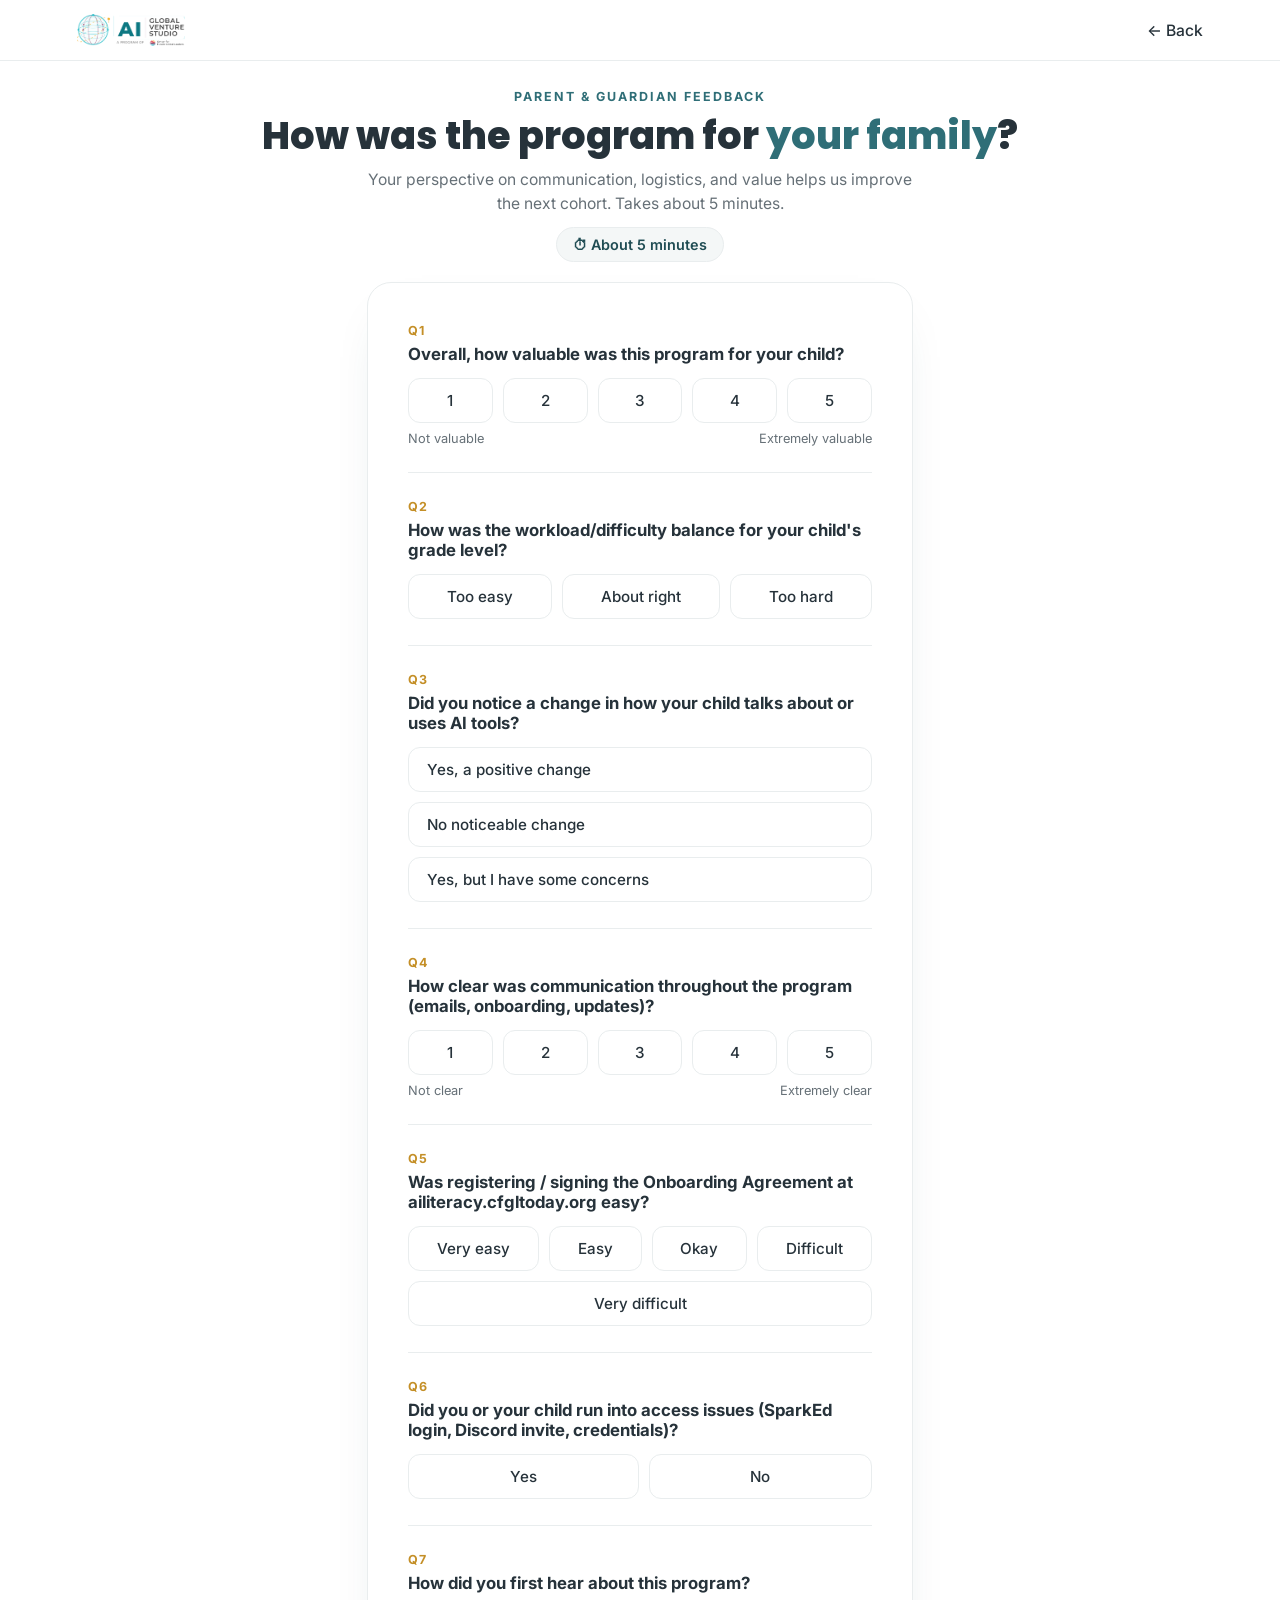
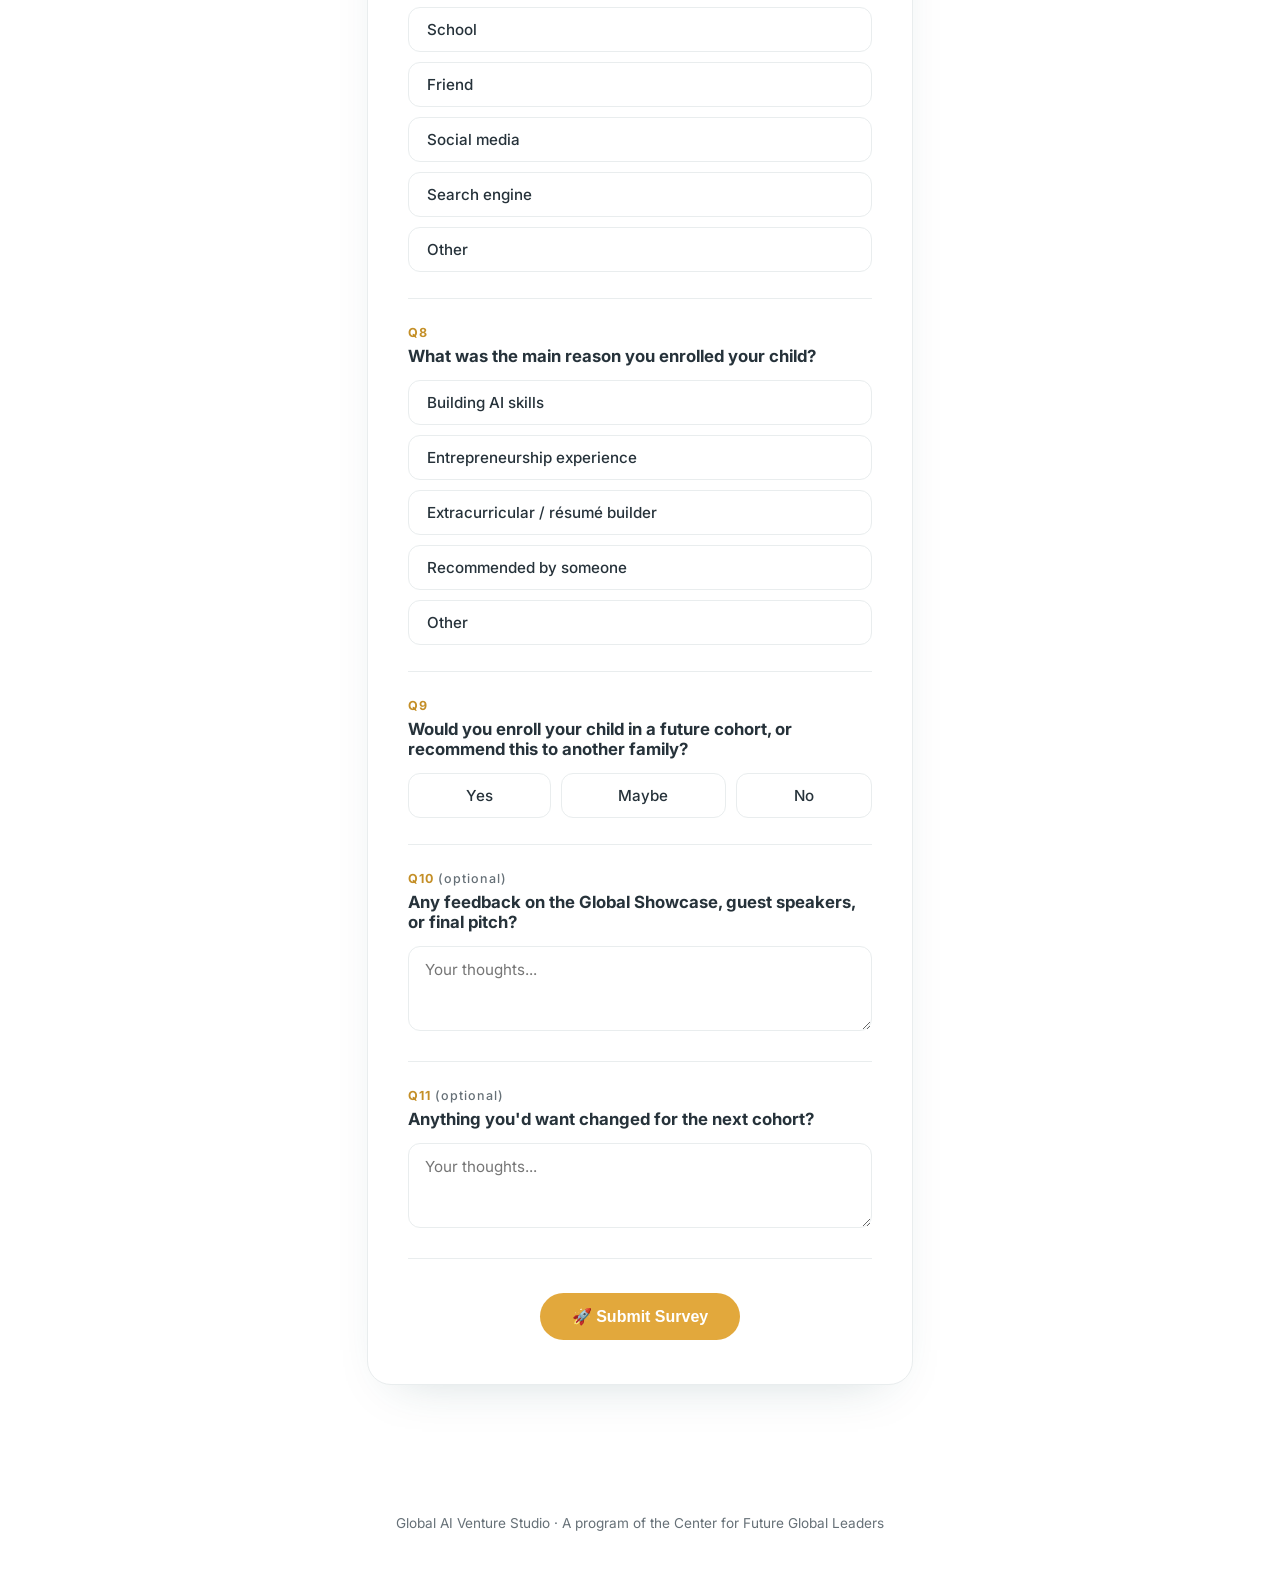
==== parent.html @ 3e3aec60 "Merge remote changes" ====
<!DOCTYPE html>
<html lang="en">
<head>
<meta charset="UTF-8">
<meta name="viewport" content="width=device-width, initial-scale=1.0">
<title>Parent Survey — GAIVS</title>
<link rel="preconnect" href="https://fonts.googleapis.com">
<link href="https://fonts.googleapis.com/css2?family=Poppins:wght@700;800&family=Inter:wght@400;500;600;700&display=swap" rel="stylesheet">
<link rel="stylesheet" href="style.css">
</head>
<body>

<header class="site-header">
  <div class="logo-mark"><img src="logo.png" alt="AI Global Venture Studio"></div>
  <nav><a href="index.html">← Back</a></nav>
</header>

<section class="hero">
  <div class="eyebrow">Parent & Guardian Feedback</div>
  <h1>How was the program for <span class="accent">your family</span>?</h1>
  <p class="sub">Your perspective on communication, logistics, and value helps us improve the next cohort. Takes about 5 minutes.</p>
  <div class="time-chip">⏱ About 5 minutes</div>
</section>

<div class="form-wrap">
  <div class="card">

    <form id="parentForm" novalidate>

      <div class="q-block">
        <span class="q-number">Q1</span>
        <p class="q-text">Overall, how valuable was this program for your child?</p>
        <div class="options scale-row">
          <label class="option"><input type="radio" name="overall_value" value="1" required><span>1</span></label>
          <label class="option"><input type="radio" name="overall_value" value="2"><span>2</span></label>
          <label class="option"><input type="radio" name="overall_value" value="3"><span>3</span></label>
          <label class="option"><input type="radio" name="overall_value" value="4"><span>4</span></label>
          <label class="option"><input type="radio" name="overall_value" value="5"><span>5</span></label>
        </div>
        <div class="scale-labels"><span>Not valuable</span><span>Extremely valuable</span></div>
      </div>

      <div class="q-block">
        <span class="q-number">Q2</span>
        <p class="q-text">How was the workload/difficulty balance for your child's grade level?</p>
        <div class="options">
          <label class="option"><input type="radio" name="workload_balance" value="Too easy" required><span>Too easy</span></label>
          <label class="option"><input type="radio" name="workload_balance" value="About right"><span>About right</span></label>
          <label class="option"><input type="radio" name="workload_balance" value="Too hard"><span>Too hard</span></label>
        </div>
      </div>

      <div class="q-block">
        <span class="q-number">Q3</span>
        <p class="q-text">Did you notice a change in how your child talks about or uses AI tools?</p>
        <div class="options stacked">
          <label class="option"><input type="radio" name="ai_use_change" value="Yes, a positive change" required><span>Yes, a positive change</span></label>
          <label class="option"><input type="radio" name="ai_use_change" value="No noticeable change"><span>No noticeable change</span></label>
          <label class="option"><input type="radio" name="ai_use_change" value="Yes, some concerns"><span>Yes, but I have some concerns</span></label>
        </div>
      </div>

      <div class="q-block">
        <span class="q-number">Q4</span>
        <p class="q-text">How clear was communication throughout the program (emails, onboarding, updates)?</p>
        <div class="options scale-row">
          <label class="option"><input type="radio" name="comm_clarity" value="1" required><span>1</span></label>
          <label class="option"><input type="radio" name="comm_clarity" value="2"><span>2</span></label>
          <label class="option"><input type="radio" name="comm_clarity" value="3"><span>3</span></label>
          <label class="option"><input type="radio" name="comm_clarity" value="4"><span>4</span></label>
          <label class="option"><input type="radio" name="comm_clarity" value="5"><span>5</span></label>
        </div>
        <div class="scale-labels"><span>Not clear</span><span>Extremely clear</span></div>
      </div>

      <div class="q-block">
        <span class="q-number">Q5</span>
        <p class="q-text">Was registering / signing the Onboarding Agreement at ailiteracy.cfgltoday.org easy?</p>
        <div class="options">
          <label class="option"><input type="radio" name="registration_ease" value="Very easy" required><span>Very easy</span></label>
          <label class="option"><input type="radio" name="registration_ease" value="Easy"><span>Easy</span></label>
          <label class="option"><input type="radio" name="registration_ease" value="Okay"><span>Okay</span></label>
          <label class="option"><input type="radio" name="registration_ease" value="Difficult"><span>Difficult</span></label>
          <label class="option"><input type="radio" name="registration_ease" value="Very difficult"><span>Very difficult</span></label>
        </div>
      </div>

      <div class="q-block">
        <span class="q-number">Q6</span>
        <p class="q-text">Did you or your child run into access issues (SparkEd login, Discord invite, credentials)?</p>
        <div class="options">
          <label class="option">
            <input type="radio" name="access_issues" value="Yes" required data-followup-trigger="access_issues_detail" data-followup-value="Yes"><span>Yes</span>
          </label>
          <label class="option">
            <input type="radio" name="access_issues" value="No" data-followup-trigger="access_issues_detail" data-followup-value="Yes"><span>No</span>
          </label>
        </div>
        <textarea id="access_issues_detail" class="followup" name="access_issues_detail" rows="2" placeholder="What happened?"></textarea>
      </div>

      <div class="q-block">
        <span class="q-number">Q7</span>
        <p class="q-text">How did you first hear about this program?</p>
        <div class="options stacked">
          <label class="option"><input type="radio" name="heard_about" value="School" required><span>School</span></label>
          <label class="option"><input type="radio" name="heard_about" value="Friend"><span>Friend</span></label>
          <label class="option"><input type="radio" name="heard_about" value="Social media"><span>Social media</span></label>
          <label class="option"><input type="radio" name="heard_about" value="Search"><span>Search engine</span></label>
          <label class="option">
            <input type="radio" name="heard_about" value="Other" data-followup-trigger="heard_about_other" data-followup-value="Other"><span>Other</span>
          </label>
        </div>
        <input type="text" id="heard_about_other" class="followup" name="heard_about_other" placeholder="Tell us where">
      </div>

      <div class="q-block">
        <span class="q-number">Q8</span>
        <p class="q-text">What was the main reason you enrolled your child?</p>
        <div class="options stacked">
          <label class="option"><input type="radio" name="enroll_reason" value="AI skills" required><span>Building AI skills</span></label>
          <label class="option"><input type="radio" name="enroll_reason" value="Entrepreneurship"><span>Entrepreneurship experience</span></label>
          <label class="option"><input type="radio" name="enroll_reason" value="Extracurricular"><span>Extracurricular / résumé builder</span></label>
          <label class="option"><input type="radio" name="enroll_reason" value="Recommended"><span>Recommended by someone</span></label>
          <label class="option">
            <input type="radio" name="enroll_reason" value="Other" data-followup-trigger="enroll_reason_other" data-followup-value="Other"><span>Other</span>
          </label>
        </div>
        <input type="text" id="enroll_reason_other" class="followup" name="enroll_reason_other" placeholder="Tell us more">
      </div>

      <div class="q-block">
        <span class="q-number">Q9</span>
        <p class="q-text">Would you enroll your child in a future cohort, or recommend this to another family?</p>
        <div class="options">
          <label class="option"><input type="radio" name="would_recommend" value="Yes" required><span>Yes</span></label>
          <label class="option"><input type="radio" name="would_recommend" value="Maybe"><span>Maybe</span></label>
          <label class="option"><input type="radio" name="would_recommend" value="No"><span>No</span></label>
        </div>
      </div>

      <div class="q-block">
        <span class="q-number">Q10 <span style="color:var(--gray); font-weight:500;">(optional)</span></span>
        <p class="q-text">Any feedback on the Global Showcase, guest speakers, or final pitch?</p>
        <textarea name="showcase_feedback" rows="3" placeholder="Your thoughts..."></textarea>
      </div>

      <div class="q-block">
        <span class="q-number">Q11 <span style="color:var(--gray); font-weight:500;">(optional)</span></span>
        <p class="q-text">Anything you'd want changed for the next cohort?</p>
        <textarea name="change_next_time" rows="3" placeholder="Your thoughts..."></textarea>
      </div>

      <p class="error-note"></p>

      <div class="submit-row">
        <button type="submit" class="pill-btn">🚀 Submit Survey</button>
      </div>
    </form>

    <div id="thankyou" class="thankyou">
      <div class="check">✓</div>
      <h2>Thank you!</h2>
      <p>We appreciate you taking the time — this directly shapes the next cohort.</p>
    </div>

  </div>
</div>

<footer class="site-footer">
  Global AI Venture Studio · A program of the Center for Future Global Leaders
</footer>

<script src="survey.js"></script>
<script>initSurveyForm('parentForm', 'parent');</script>
</body>
</html>
---- style.css ----
:root {
  --teal: #2f6e77;
  --teal-dark: #1f4c53;
  --gold: #e2a83c;
  --gold-dark: #c48f27;
  --ink: #26323a;
  --gray: #667077;
  --line: #e9edee;
  --card: #ffffff;
  --wave: #e9e3f6;
  --radius: 16px;
}

* { box-sizing: border-box; }

html, body {
  margin: 0;
  padding: 0;
  background: #ffffff;
  color: var(--ink);
  font-family: 'Inter', -apple-system, BlinkMacSystemFont, 'Segoe UI', sans-serif;
  -webkit-font-smoothing: antialiased;
}

h1, h2, h3, .brand-word {
  font-family: 'Poppins', 'Inter', sans-serif;
}

a { color: inherit; }

/* ---------- Header ---------- */
.site-header {
  display: flex;
  align-items: center;
  justify-content: space-between;
  padding: 14px 6vw;
  border-bottom: 1px solid var(--line);
}

.site-header nav {
  display: flex;
  align-items: center;
  gap: 32px;
}

.site-header nav a {
  text-decoration: none;
  color: var(--ink);
  font-weight: 500;
  font-size: 0.98rem;
}

.pill-btn {
  display: inline-flex;
  align-items: center;
  gap: 8px;
  background: var(--gold);
  color: #ffffff;
  border: none;
  padding: 11px 22px;
  border-radius: 999px;
  font-weight: 600;
  font-size: 0.95rem;
  text-decoration: none;
  cursor: pointer;
  transition: background 0.15s ease, transform 0.15s ease;
}

.pill-btn:hover { background: var(--gold-dark); transform: translateY(-1px); }

.logo-mark {
  display: flex;
  align-items: center;
  gap: 10px;
  font-weight: 700;
  font-size: 1.05rem;
  letter-spacing: 0.2px;
}

.logo-mark img {
  height: 32px;
  width: auto;
  display: block;
}

.logo-mark .globe {
  width: 30px;
  height: 30px;
  border-radius: 50%;
  border: 2px solid var(--teal);
  position: relative;
  flex-shrink: 0;
}
.logo-mark .globe::before {
  content: "";
  position: absolute;
  inset: 3px;
  border-radius: 50%;
  border: 1px solid var(--teal);
  opacity: 0.5;
}

/* ---------- Hero ---------- */
.hero {
  position: relative;
  text-align: center;
  padding: 28px 6vw 20px;
  overflow: hidden;
}

.hero-decor {
  position: absolute;
  inset: 0;
  pointer-events: none;
  z-index: 0;
}

.hero > * { position: relative; z-index: 1; }

.eyebrow {
  letter-spacing: 2px;
  text-transform: uppercase;
  font-size: 0.78rem;
  font-weight: 700;
  color: var(--teal);
  margin-bottom: 10px;
}

.hero h1 {
  font-size: clamp(1.6rem, 3.4vw, 2.4rem);
  font-weight: 800;
  line-height: 1.15;
  margin: 0 0 10px;
  color: var(--ink);
}

.hero h1 .accent { color: var(--teal); }

.hero p.sub {
  max-width: 560px;
  margin: 0 auto;
  color: var(--gray);
  font-size: 0.98rem;
  line-height: 1.5;
}

.time-chip {
  display: inline-flex;
  align-items: center;
  gap: 8px;
  margin-top: 12px;
  background: #f4f7f7;
  border: 1px solid var(--line);
  color: var(--teal-dark);
  font-weight: 600;
  font-size: 0.9rem;
  padding: 8px 16px;
  border-radius: 999px;
}

/* ---------- Form ---------- */
.form-wrap {
  max-width: 700px;
  margin: 0 auto 100px;
  padding: 0 6vw;
}

.card {
  background: var(--card);
  border: 1px solid var(--line);
  border-radius: 24px;
  padding: 40px 40px 44px;
  box-shadow: 0 20px 50px -30px rgba(31, 76, 83, 0.25);
}

.q-block {
  padding: 26px 0;
  border-bottom: 1px solid var(--line);
}
.q-block:first-child { padding-top: 0; }
.q-block:last-of-type { border-bottom: none; }

.q-number {
  font-size: 0.78rem;
  font-weight: 700;
  color: var(--gold-dark);
  letter-spacing: 1px;
  margin-bottom: 6px;
  display: block;
}

.q-text {
  font-weight: 700;
  font-size: 1.05rem;
  margin: 0 0 4px;
  color: var(--ink);
}

.q-help {
  font-size: 0.88rem;
  color: var(--gray);
  margin: 0 0 16px;
}

.options {
  display: flex;
  flex-wrap: wrap;
  gap: 10px;
  margin-top: 14px;
}

.option {
  position: relative;
  border: 1.5px solid var(--line);
  border-radius: 12px;
  padding: 12px 18px;
  font-size: 0.95rem;
  font-weight: 500;
  cursor: pointer;
  transition: all 0.15s ease;
  background: #fff;
  flex: 1 1 auto;
  text-align: center;
  min-width: 44px;
}

.options.stacked .option { flex: 1 1 100%; text-align: left; }

.option input {
  position: absolute;
  opacity: 0;
  pointer-events: none;
}

.option:hover { border-color: var(--gold); }

.option.selected {
  border-color: var(--teal);
  background: #eef5f5;
  color: var(--teal-dark);
  font-weight: 700;
}

.scale-row {
  display: flex;
  gap: 10px;
}
.scale-row .option { flex: 1 1 0; padding: 12px 0; }

.scale-labels {
  display: flex;
  justify-content: space-between;
  font-size: 0.8rem;
  color: var(--gray);
  margin-top: 8px;
}

textarea, input[type="text"] {
  width: 100%;
  border: 1.5px solid var(--line);
  border-radius: 12px;
  padding: 13px 16px;
  font-family: inherit;
  font-size: 0.95rem;
  color: var(--ink);
  resize: vertical;
  margin-top: 10px;
}

textarea:focus, input[type="text"]:focus, .option:focus-within {
  outline: none;
  border-color: var(--teal);
  box-shadow: 0 0 0 3px rgba(47, 110, 119, 0.15);
}

.followup { display: none; margin-top: 4px; }
.followup.show { display: block; }

.submit-row {
  margin-top: 34px;
  display: flex;
  justify-content: center;
}

.submit-row .pill-btn {
  padding: 14px 32px;
  font-size: 1rem;
}

.submit-row .pill-btn:disabled {
  opacity: 0.6;
  cursor: not-allowed;
  transform: none;
}

.error-note {
  color: #b3441f;
  font-size: 0.85rem;
  margin-top: 10px;
  display: none;
}
.error-note.show { display: block; }

/* ---------- Thank you state ---------- */
.thankyou {
  display: none;
  text-align: center;
  padding: 60px 30px;
}
.thankyou.show { display: block; }
.thankyou .check {
  width: 64px;
  height: 64px;
  border-radius: 50%;
  background: var(--teal);
  color: #fff;
  display: flex;
  align-items: center;
  justify-content: center;
  margin: 0 auto 20px;
  font-size: 1.8rem;
}
.thankyou h2 { margin: 0 0 10px; font-size: 1.5rem; }
.thankyou p { color: var(--gray); }

footer.site-footer {
  text-align: center;
  color: var(--gray);
  font-size: 0.85rem;
  padding: 30px 6vw 60px;
}

/* ---------- Landing (index) ---------- */
.landing-cards {
  display: flex;
  gap: 18px;
  justify-content: center;
  flex-wrap: wrap;
  max-width: 720px;
  margin: 0 auto;
}
.landing-card {
  background: #fff;
  border: 1.5px solid var(--line);
  border-radius: 18px;
  padding: 22px 22px;
  width: 100%;
  max-width: 290px;
  flex: 1 1 260px;
  text-align: left;
  text-decoration: none;
  color: var(--ink);
  transition: all 0.15s ease;
}
.landing-card:hover {
  border-color: var(--teal);
  transform: translateY(-3px);
  box-shadow: 0 20px 40px -28px rgba(31, 76, 83, 0.35);
}
.landing-card .tag {
  display: inline-block;
  background: #f4f7f7;
  color: var(--teal-dark);
  font-weight: 700;
  font-size: 0.72rem;
  letter-spacing: 1px;
  text-transform: uppercase;
  padding: 4px 11px;
  border-radius: 999px;
  margin-bottom: 10px;
}
.landing-card h3 { margin: 0 0 6px; font-size: 1.1rem; }
.landing-card p { margin: 0 0 12px; color: var(--gray); font-size: 0.86rem; line-height: 1.45;}
.landing-card .go { color: var(--gold-dark); font-weight: 700; font-size: 0.86rem; }

@media (max-width: 640px) {
  .site-header {
    padding: 12px 5vw;
    flex-wrap: wrap;
    row-gap: 6px;
  }
  .site-header nav { gap: 16px; }
  .site-header nav a { font-size: 0.85rem; }
  .logo-mark img { height: 26px; }
  .hero { padding: 20px 5vw 16px; }
  .hero p.sub { font-size: 0.92rem; }
  .form-wrap { padding: 0 5vw; }
  .card { padding: 24px 18px; }
  .q-text { font-size: 0.98rem; }
  .scale-row { flex-wrap: wrap; }
  .scale-row .option { flex: 1 1 30%; }
  .options .option { font-size: 0.9rem; padding: 11px 14px; }
  .landing-cards { gap: 14px; }
  .submit-row .pill-btn { width: 100%; justify-content: center; }
}

@media (max-width: 400px) {
  .hero h1 { font-size: 1.5rem; }
  .site-header nav { gap: 12px; }
}
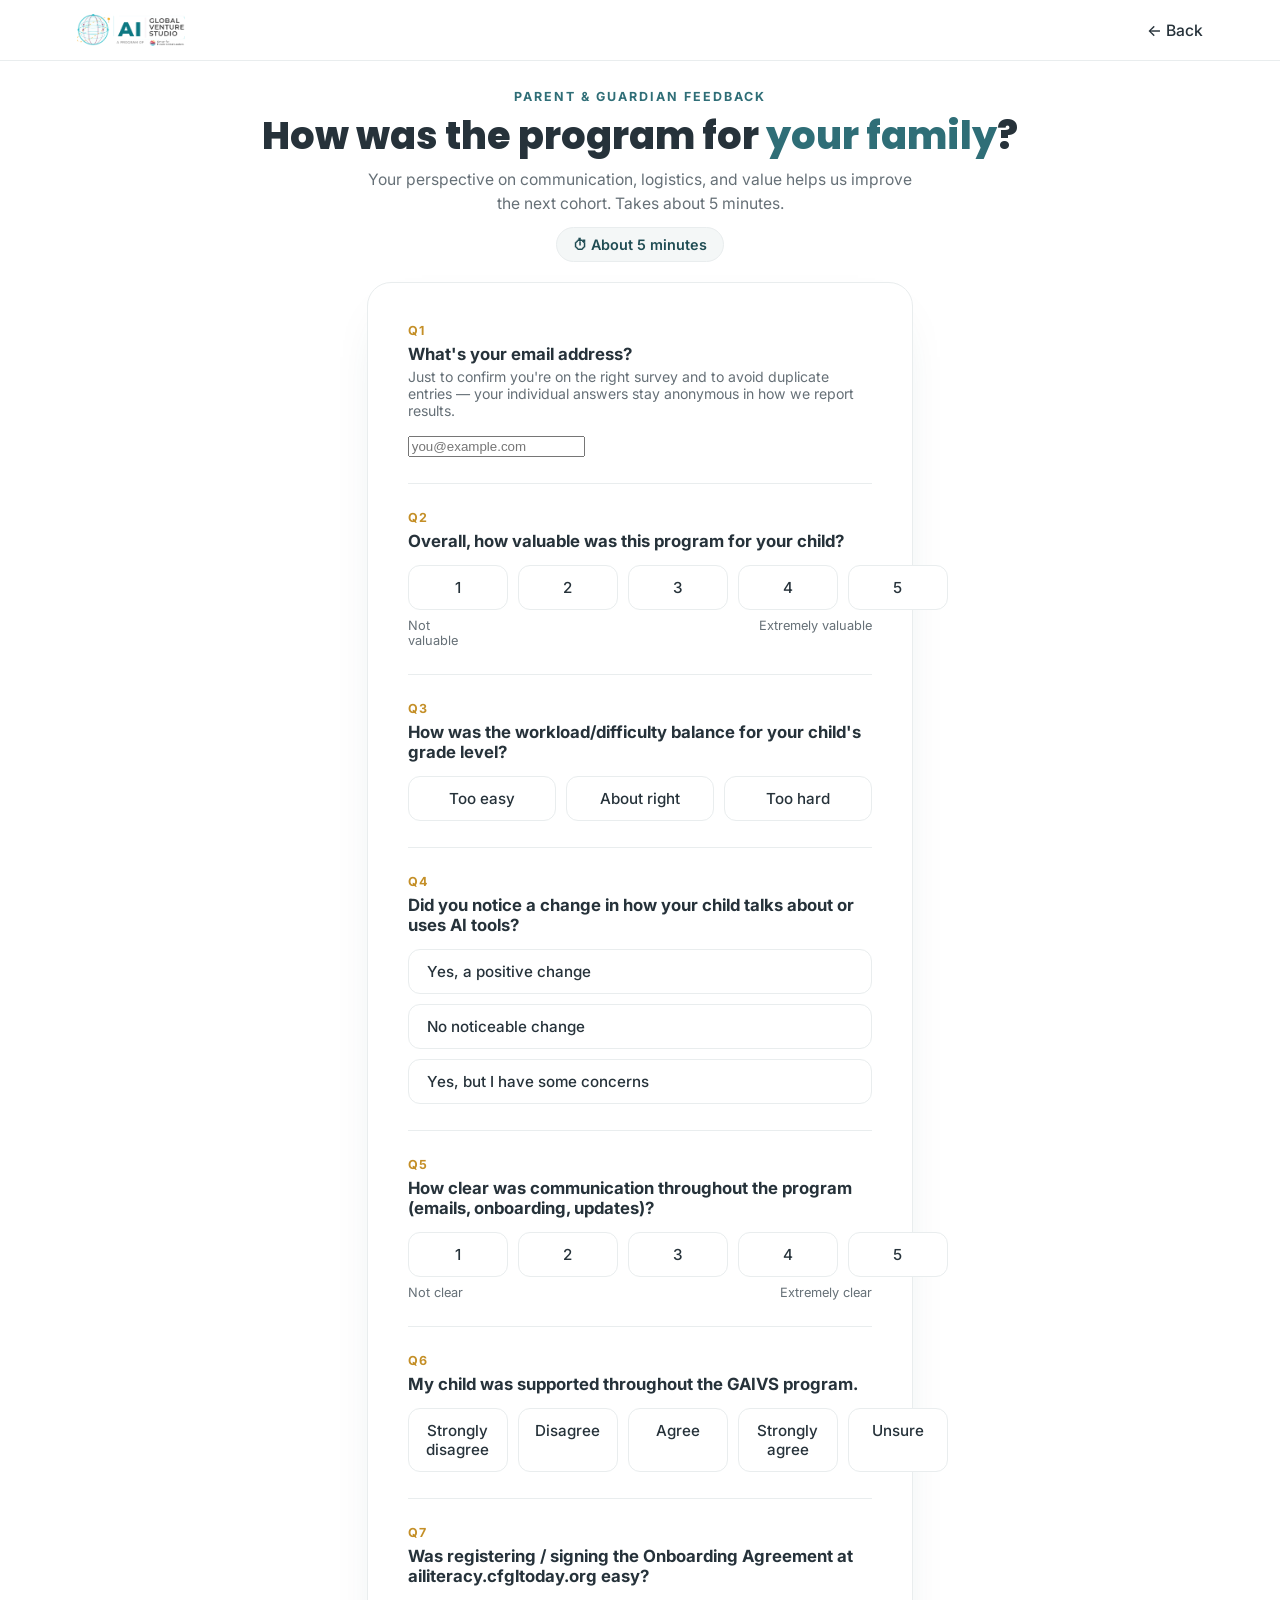
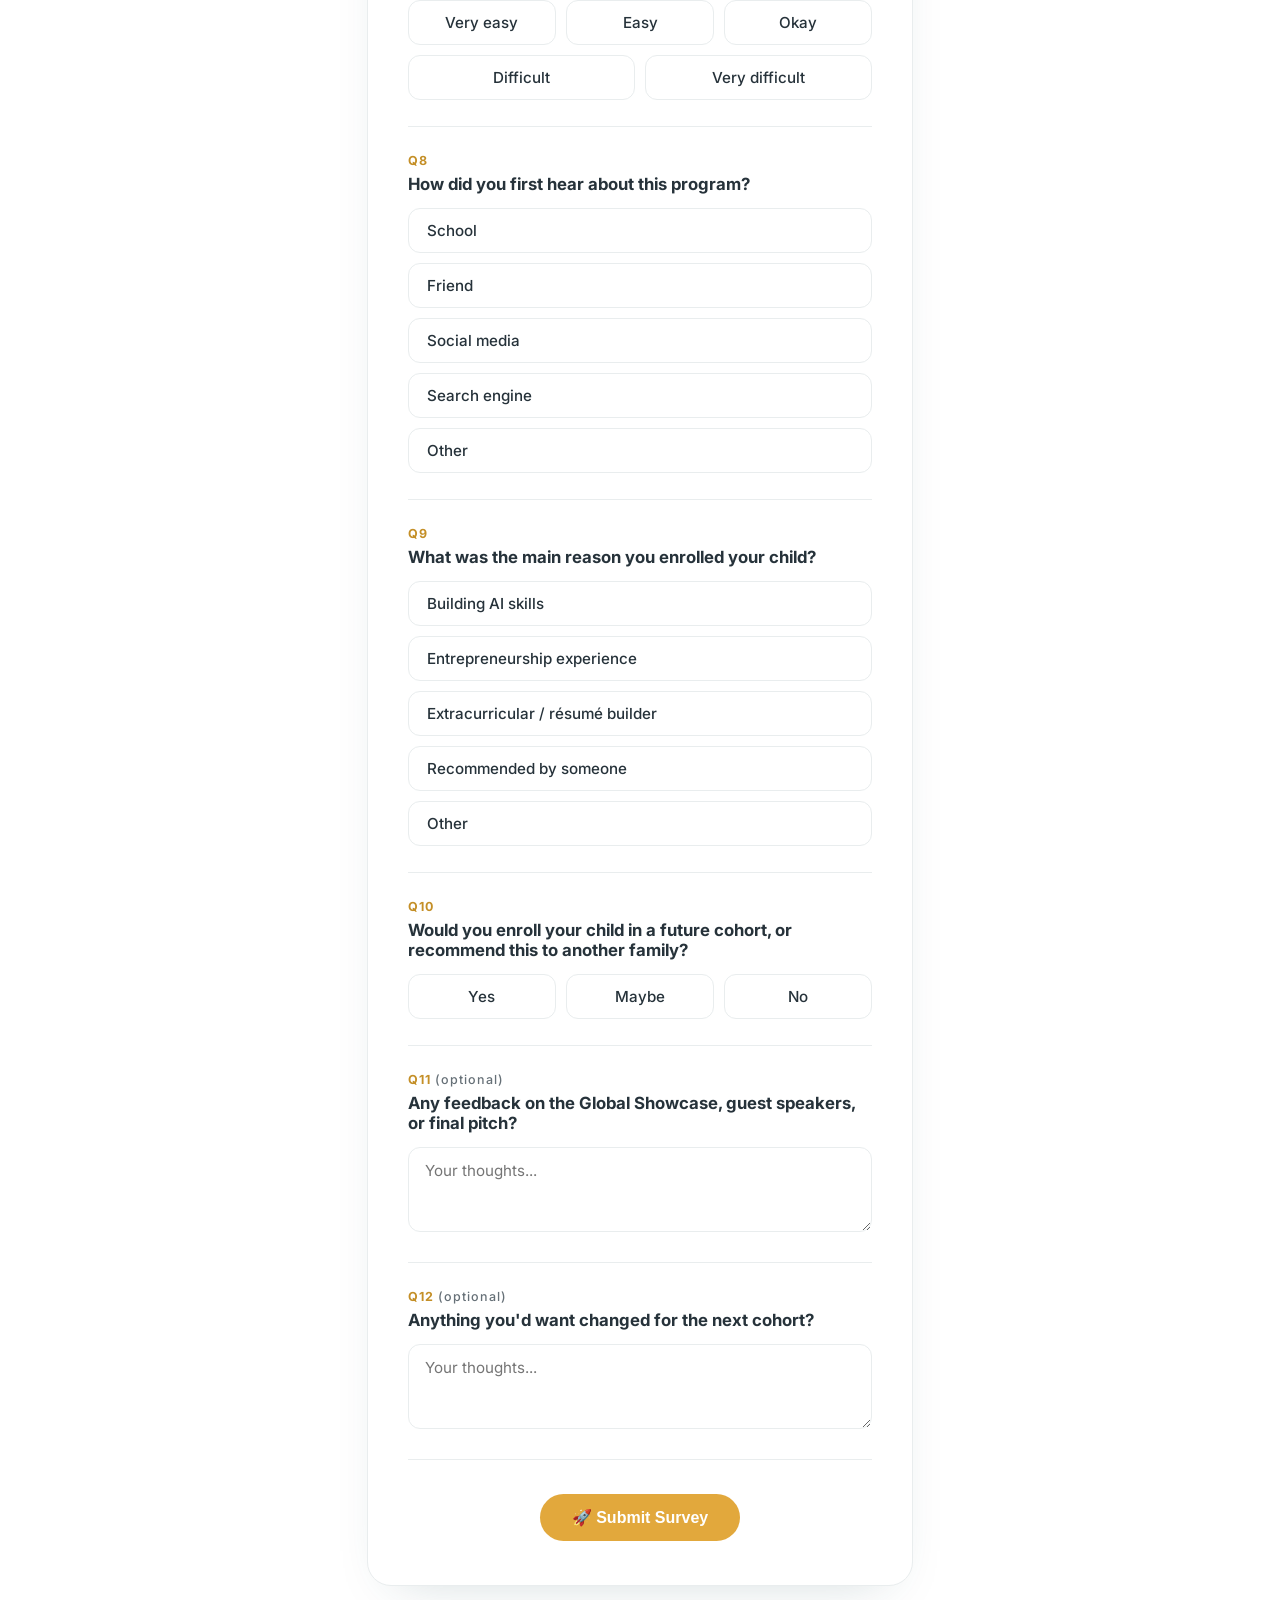
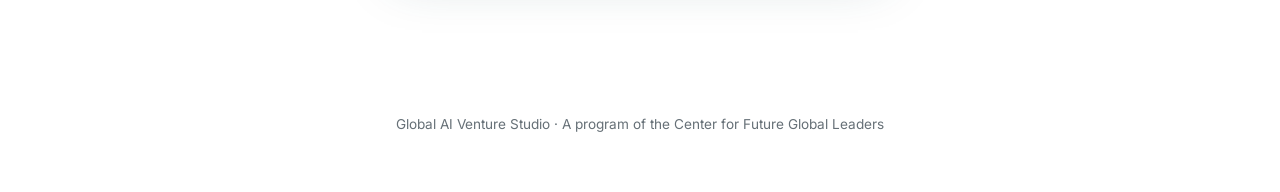
==== commit 0017265f: "Add email identifier + duplicate check, new Likert questions, fix scale alignment, remove parent acc" ====
--- a/parent.html
+++ b/parent.html
@@ -6,6 +6,7 @@
 <title>Parent Survey — GAIVS</title>
 <link rel="preconnect" href="https://fonts.googleapis.com">
 <link href="https://fonts.googleapis.com/css2?family=Poppins:wght@700;800&family=Inter:wght@400;500;600;700&display=swap" rel="stylesheet">
+<link rel="icon" type="image/png" href="favicon.png">
 <link rel="stylesheet" href="style.css">
 </head>
 <body>
@@ -29,6 +30,13 @@
 
       <div class="q-block">
         <span class="q-number">Q1</span>
+        <p class="q-text">What's your email address?</p>
+        <p class="q-help">Just to confirm you're on the right survey and to avoid duplicate entries — your individual answers stay anonymous in how we report results.</p>
+        <input type="email" name="email" placeholder="you@example.com" required>
+      </div>
+
+      <div class="q-block">
+        <span class="q-number">Q2</span>
         <p class="q-text">Overall, how valuable was this program for your child?</p>
         <div class="options scale-row">
           <label class="option"><input type="radio" name="overall_value" value="1" required><span>1</span></label>
@@ -41,9 +49,9 @@
       </div>
 
       <div class="q-block">
-        <span class="q-number">Q2</span>
+        <span class="q-number">Q3</span>
         <p class="q-text">How was the workload/difficulty balance for your child's grade level?</p>
-        <div class="options">
+        <div class="options scale-row" style="--cols:3;">
           <label class="option"><input type="radio" name="workload_balance" value="Too easy" required><span>Too easy</span></label>
           <label class="option"><input type="radio" name="workload_balance" value="About right"><span>About right</span></label>
           <label class="option"><input type="radio" name="workload_balance" value="Too hard"><span>Too hard</span></label>
@@ -51,7 +59,7 @@
       </div>
 
       <div class="q-block">
-        <span class="q-number">Q3</span>
+        <span class="q-number">Q4</span>
         <p class="q-text">Did you notice a change in how your child talks about or uses AI tools?</p>
         <div class="options stacked">
           <label class="option"><input type="radio" name="ai_use_change" value="Yes, a positive change" required><span>Yes, a positive change</span></label>
@@ -61,7 +69,7 @@
       </div>
 
       <div class="q-block">
-        <span class="q-number">Q4</span>
+        <span class="q-number">Q5</span>
         <p class="q-text">How clear was communication throughout the program (emails, onboarding, updates)?</p>
         <div class="options scale-row">
           <label class="option"><input type="radio" name="comm_clarity" value="1" required><span>1</span></label>
@@ -74,7 +82,19 @@
       </div>
 
       <div class="q-block">
-        <span class="q-number">Q5</span>
+        <span class="q-number">Q6</span>
+        <p class="q-text">My child was supported throughout the GAIVS program.</p>
+        <div class="options scale-row likert-row">
+          <label class="option"><input type="radio" name="child_supported" value="Strongly disagree" required><span>Strongly disagree</span></label>
+          <label class="option"><input type="radio" name="child_supported" value="Disagree"><span>Disagree</span></label>
+          <label class="option"><input type="radio" name="child_supported" value="Agree"><span>Agree</span></label>
+          <label class="option"><input type="radio" name="child_supported" value="Strongly agree"><span>Strongly agree</span></label>
+          <label class="option"><input type="radio" name="child_supported" value="Unsure"><span>Unsure</span></label>
+        </div>
+      </div>
+
+      <div class="q-block">
+        <span class="q-number">Q7</span>
         <p class="q-text">Was registering / signing the Onboarding Agreement at ailiteracy.cfgltoday.org easy?</p>
         <div class="options">
           <label class="option"><input type="radio" name="registration_ease" value="Very easy" required><span>Very easy</span></label>
@@ -86,21 +106,7 @@
       </div>
 
       <div class="q-block">
-        <span class="q-number">Q6</span>
-        <p class="q-text">Did you or your child run into access issues (SparkEd login, Discord invite, credentials)?</p>
-        <div class="options">
-          <label class="option">
-            <input type="radio" name="access_issues" value="Yes" required data-followup-trigger="access_issues_detail" data-followup-value="Yes"><span>Yes</span>
-          </label>
-          <label class="option">
-            <input type="radio" name="access_issues" value="No" data-followup-trigger="access_issues_detail" data-followup-value="Yes"><span>No</span>
-          </label>
-        </div>
-        <textarea id="access_issues_detail" class="followup" name="access_issues_detail" rows="2" placeholder="What happened?"></textarea>
-      </div>
-
-      <div class="q-block">
-        <span class="q-number">Q7</span>
+        <span class="q-number">Q8</span>
         <p class="q-text">How did you first hear about this program?</p>
         <div class="options stacked">
           <label class="option"><input type="radio" name="heard_about" value="School" required><span>School</span></label>
@@ -115,7 +121,7 @@
       </div>
 
       <div class="q-block">
-        <span class="q-number">Q8</span>
+        <span class="q-number">Q9</span>
         <p class="q-text">What was the main reason you enrolled your child?</p>
         <div class="options stacked">
           <label class="option"><input type="radio" name="enroll_reason" value="AI skills" required><span>Building AI skills</span></label>
@@ -130,7 +136,7 @@
       </div>
 
       <div class="q-block">
-        <span class="q-number">Q9</span>
+        <span class="q-number">Q10</span>
         <p class="q-text">Would you enroll your child in a future cohort, or recommend this to another family?</p>
         <div class="options">
           <label class="option"><input type="radio" name="would_recommend" value="Yes" required><span>Yes</span></label>
@@ -140,13 +146,13 @@
       </div>
 
       <div class="q-block">
-        <span class="q-number">Q10 <span style="color:var(--gray); font-weight:500;">(optional)</span></span>
+        <span class="q-number">Q11 <span style="color:var(--gray); font-weight:500;">(optional)</span></span>
         <p class="q-text">Any feedback on the Global Showcase, guest speakers, or final pitch?</p>
         <textarea name="showcase_feedback" rows="3" placeholder="Your thoughts..."></textarea>
       </div>
 
       <div class="q-block">
-        <span class="q-number">Q11 <span style="color:var(--gray); font-weight:500;">(optional)</span></span>
+        <span class="q-number">Q12 <span style="color:var(--gray); font-weight:500;">(optional)</span></span>
         <p class="q-text">Anything you'd want changed for the next cohort?</p>
         <textarea name="change_next_time" rows="3" placeholder="Your thoughts..."></textarea>
       </div>
--- a/style.css
+++ b/style.css
@@ -219,9 +219,9 @@
   cursor: pointer;
   transition: all 0.15s ease;
   background: #fff;
-  flex: 1 1 auto;
+  flex: 1 1 140px;
   text-align: center;
-  min-width: 44px;
+  min-width: 100px;
 }
 
 .options.stacked .option { flex: 1 1 100%; text-align: left; }
@@ -242,18 +242,21 @@
 }
 
 .scale-row {
-  display: flex;
+  display: grid;
+  grid-template-columns: repeat(var(--cols, 5), 1fr);
   gap: 10px;
 }
-.scale-row .option { flex: 1 1 0; padding: 12px 0; }
+.scale-row .option { padding: 12px 6px; }
 
 .scale-labels {
-  display: flex;
-  justify-content: space-between;
+  display: grid;
+  grid-template-columns: repeat(var(--cols, 5), 1fr);
   font-size: 0.8rem;
   color: var(--gray);
   margin-top: 8px;
 }
+.scale-labels span:first-child { grid-column: 1; text-align: left; }
+.scale-labels span:last-child { grid-column: -1; text-align: right; }
 
 textarea, input[type="text"] {
   width: 100%;
@@ -387,9 +390,8 @@
   .form-wrap { padding: 0 5vw; }
   .card { padding: 24px 18px; }
   .q-text { font-size: 0.98rem; }
-  .scale-row { flex-wrap: wrap; }
-  .scale-row .option { flex: 1 1 30%; }
   .options .option { font-size: 0.9rem; padding: 11px 14px; }
+  .scale-row .option { padding: 10px 4px; font-size: 0.88rem; }
   .landing-cards { gap: 14px; }
   .submit-row .pill-btn { width: 100%; justify-content: center; }
 }
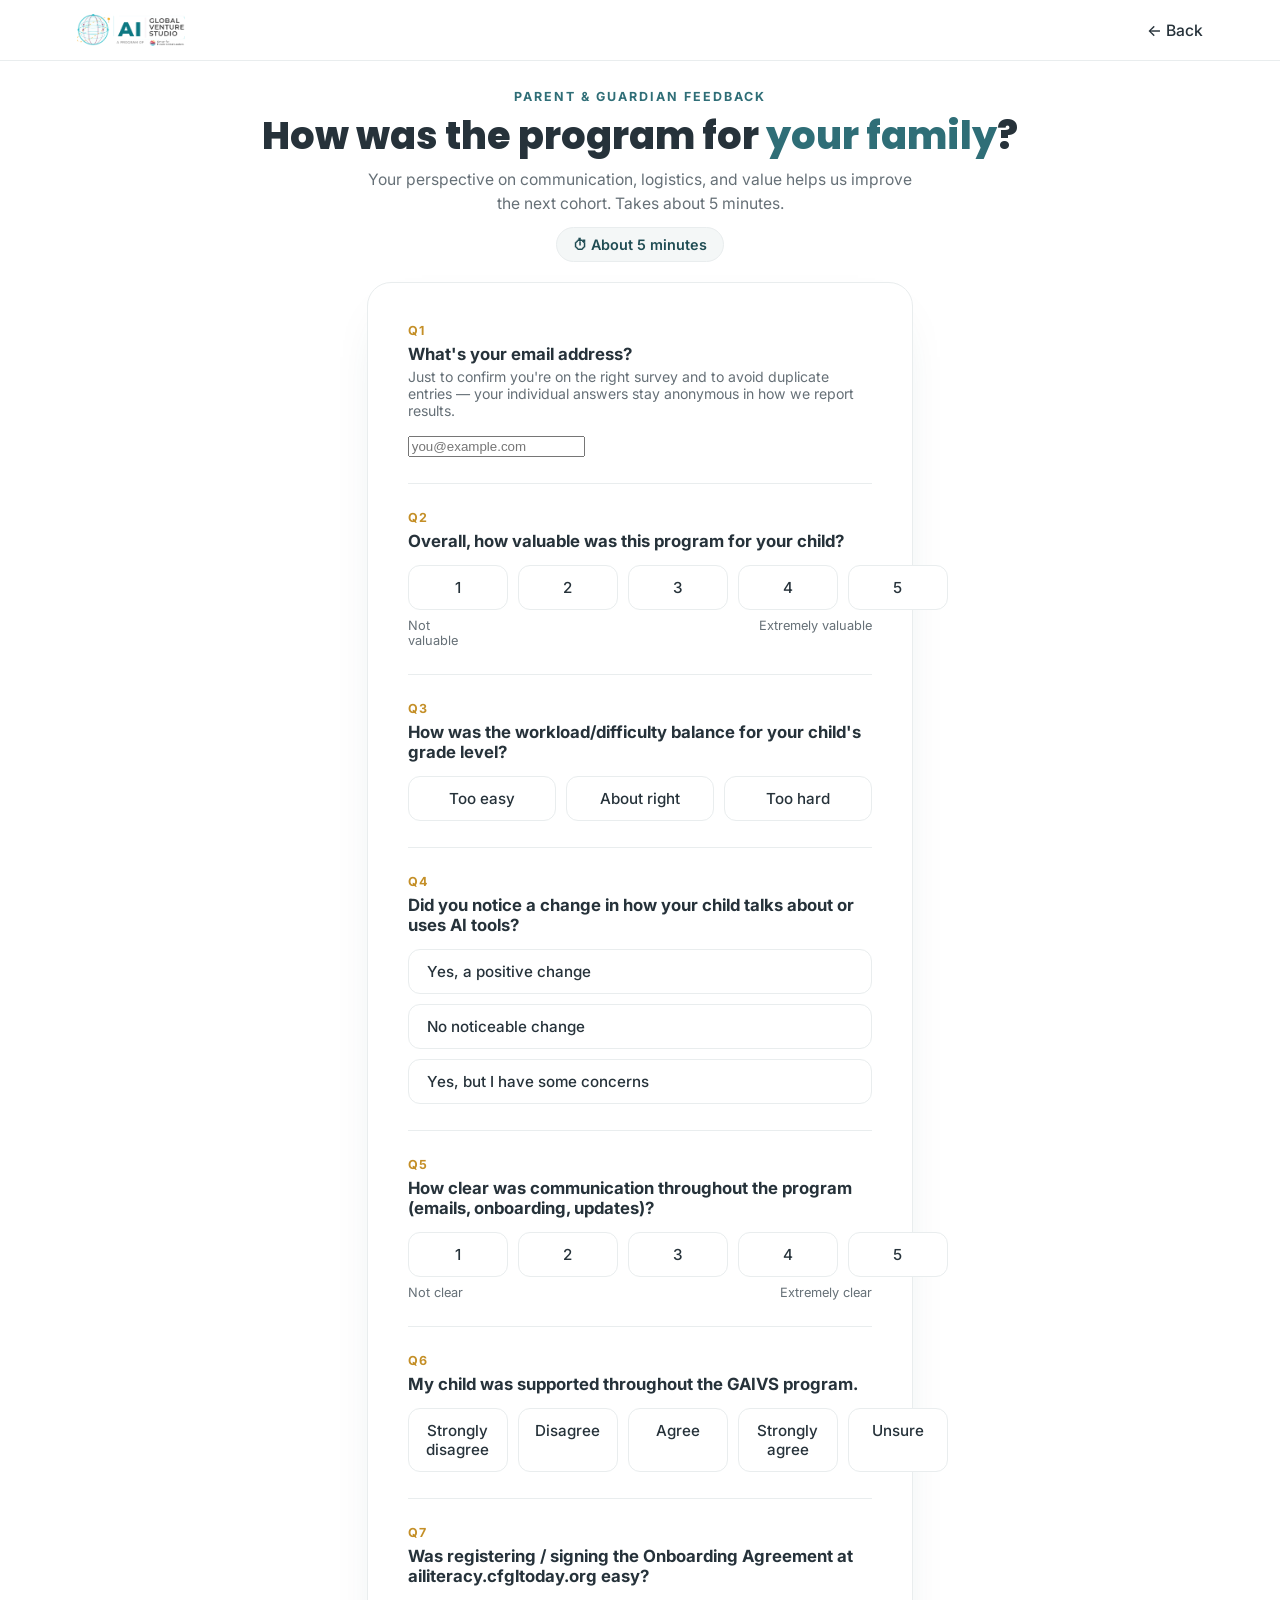
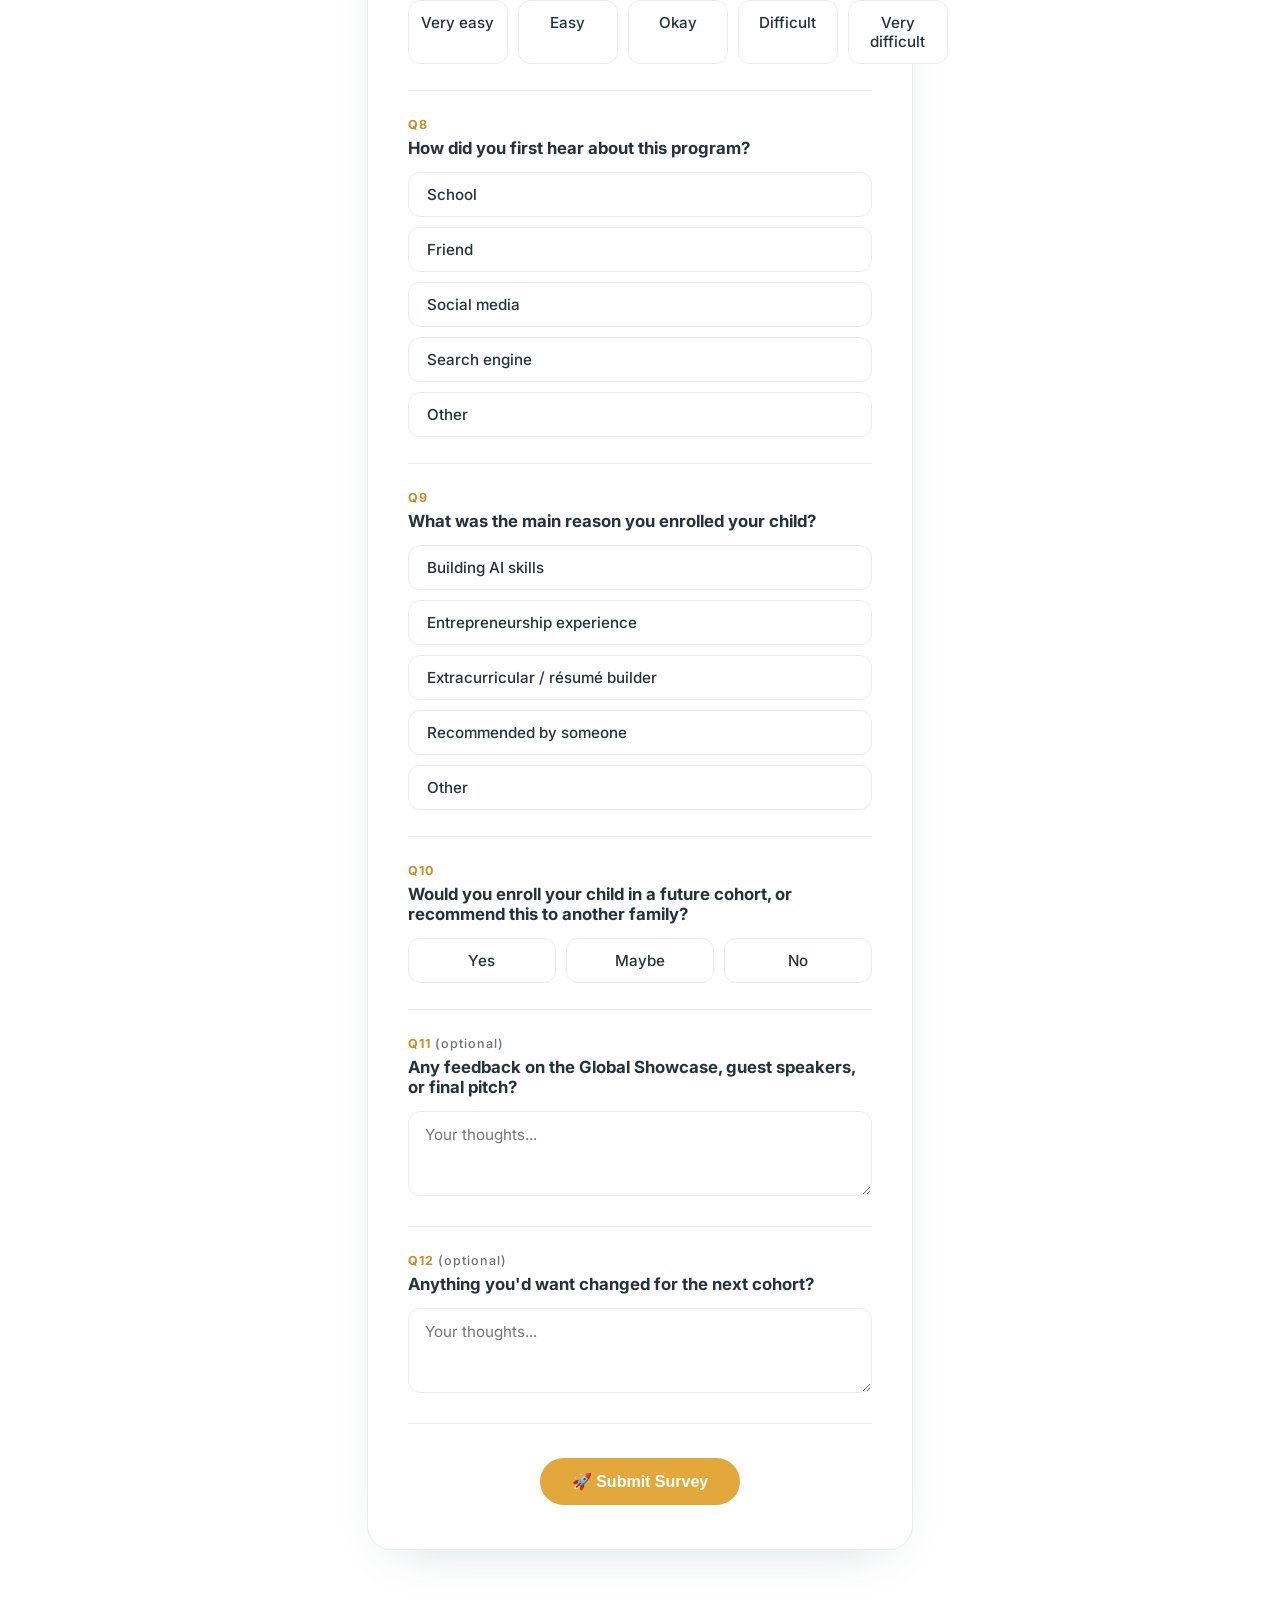
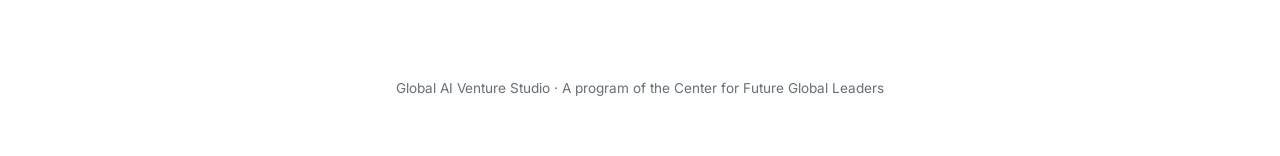
==== commit 46d936ca: "Remove bracketed descriptions from Q4; make all multi-choice groups a clean single row or single col" ====
--- a/parent.html
+++ b/parent.html
@@ -96,7 +96,7 @@
       <div class="q-block">
         <span class="q-number">Q7</span>
         <p class="q-text">Was registering / signing the Onboarding Agreement at ailiteracy.cfgltoday.org easy?</p>
-        <div class="options">
+        <div class="options scale-row">
           <label class="option"><input type="radio" name="registration_ease" value="Very easy" required><span>Very easy</span></label>
           <label class="option"><input type="radio" name="registration_ease" value="Easy"><span>Easy</span></label>
           <label class="option"><input type="radio" name="registration_ease" value="Okay"><span>Okay</span></label>
@@ -138,7 +138,7 @@
       <div class="q-block">
         <span class="q-number">Q10</span>
         <p class="q-text">Would you enroll your child in a future cohort, or recommend this to another family?</p>
-        <div class="options">
+        <div class="options scale-row" style="--cols:3;">
           <label class="option"><input type="radio" name="would_recommend" value="Yes" required><span>Yes</span></label>
           <label class="option"><input type="radio" name="would_recommend" value="Maybe"><span>Maybe</span></label>
           <label class="option"><input type="radio" name="would_recommend" value="No"><span>No</span></label>
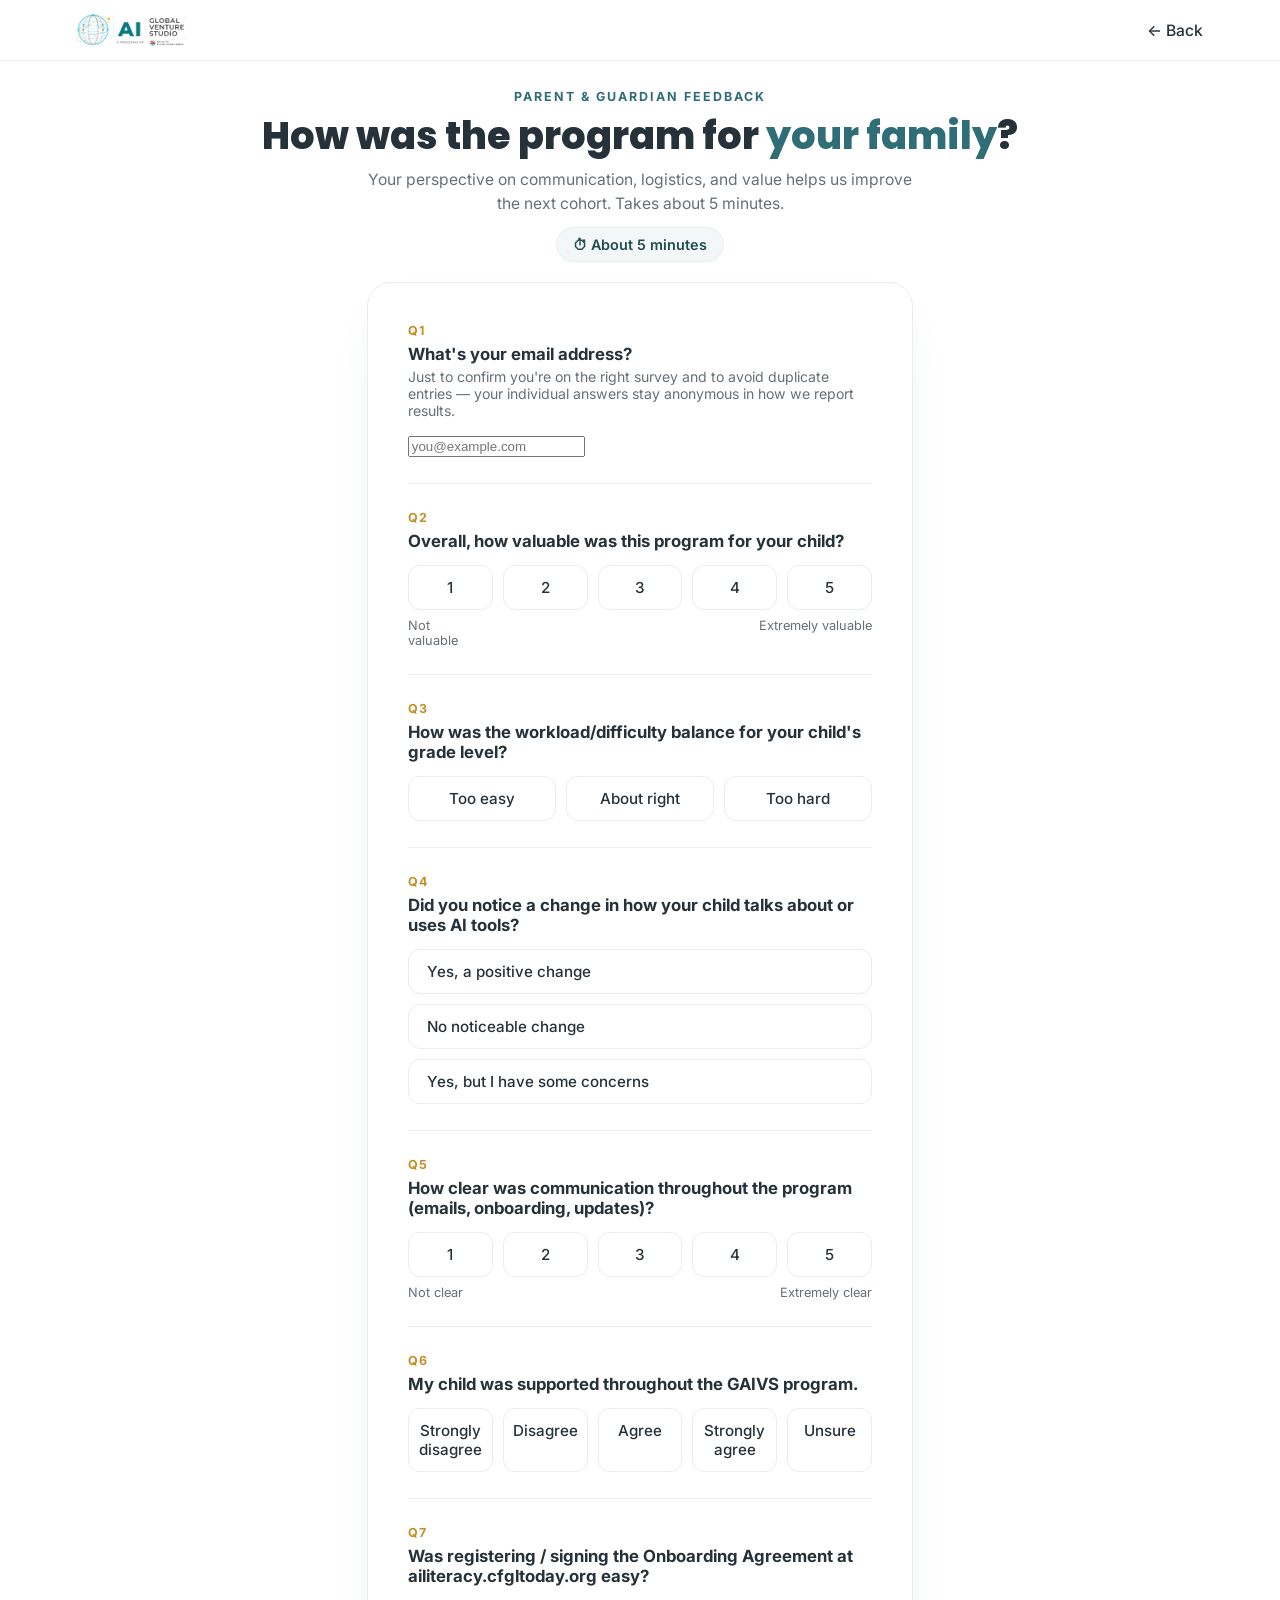
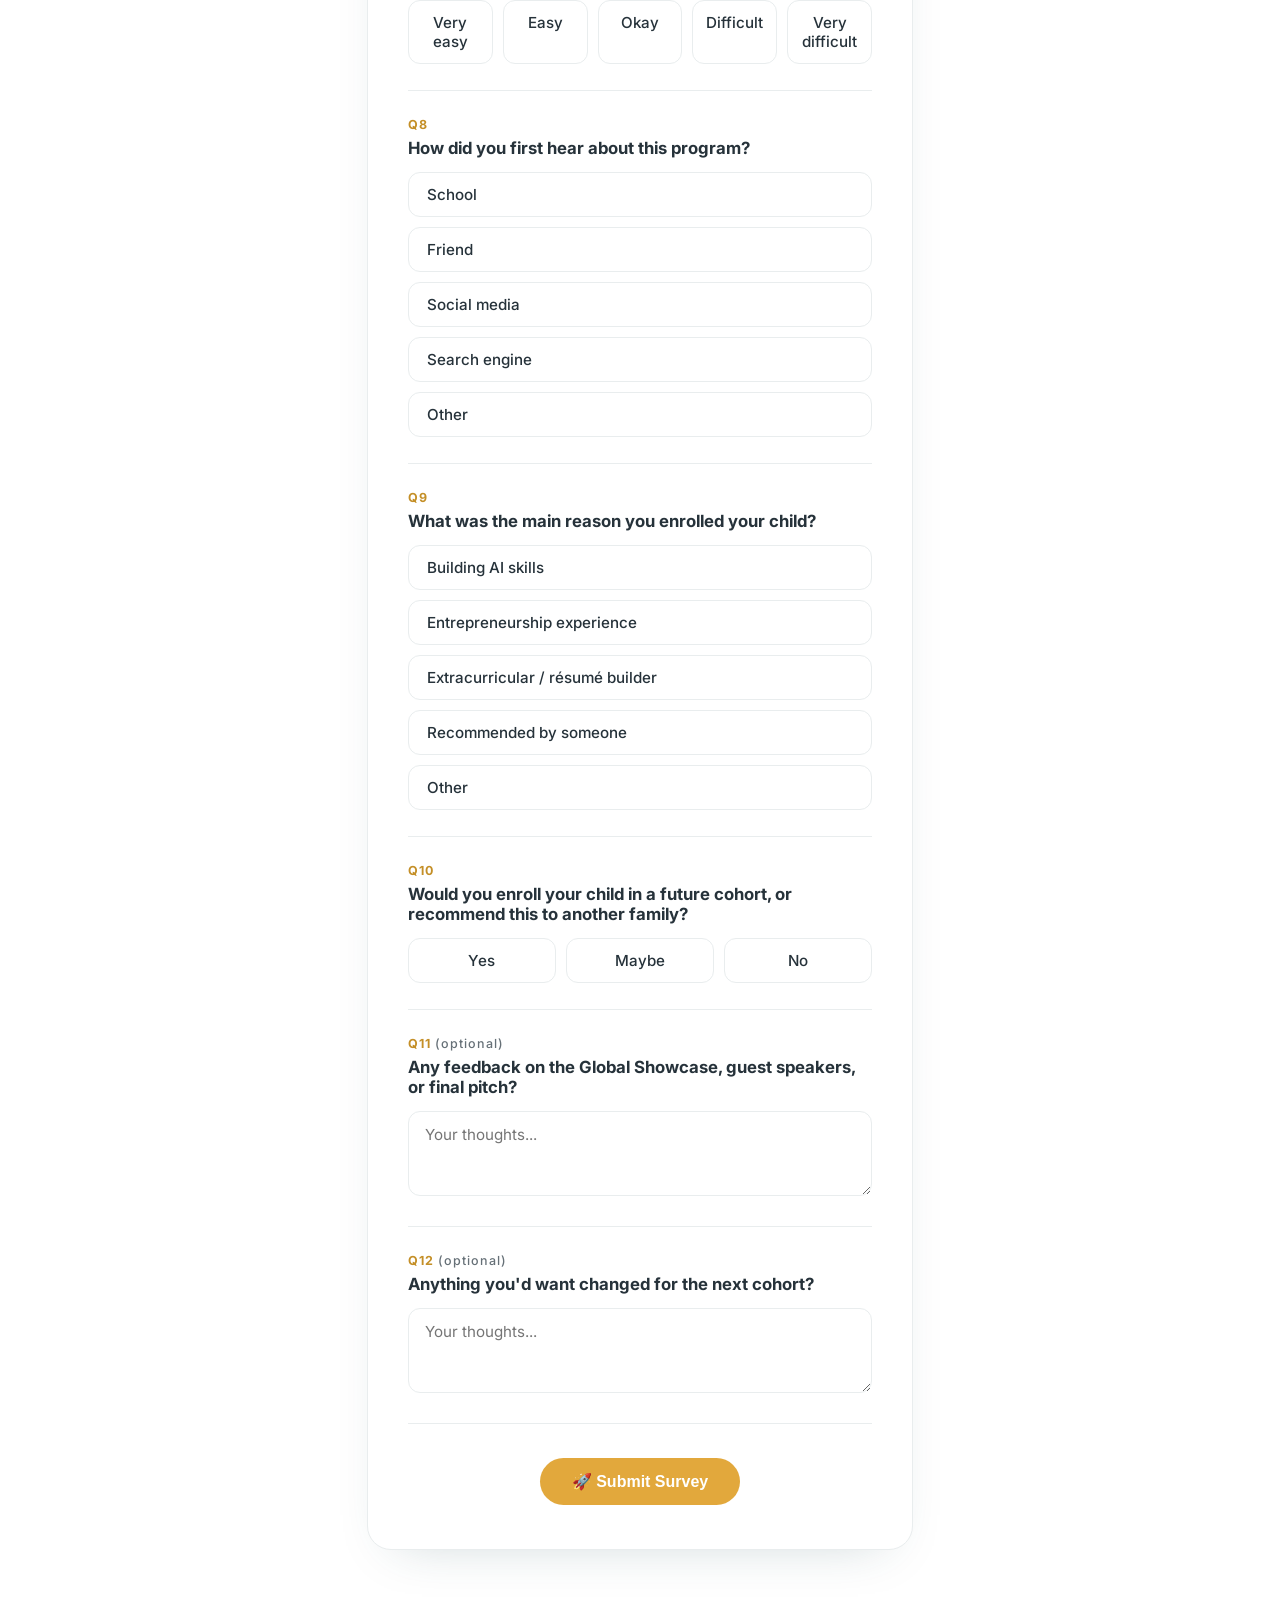
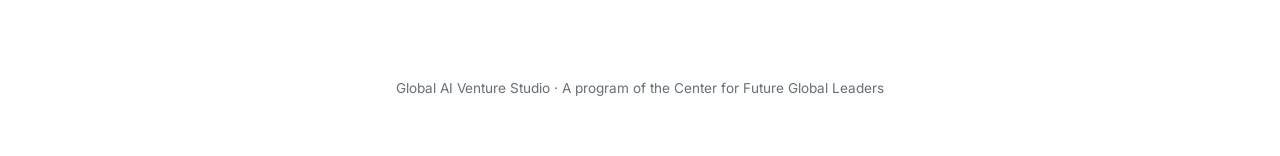
==== commit f5e0a76a: "Fix grid overflow: use minmax(0,1fr) so scale-row columns shrink to fit instead of spilling past the" ====
--- a/parent.html
+++ b/parent.html
@@ -7,7 +7,7 @@
 <link rel="preconnect" href="https://fonts.googleapis.com">
 <link href="https://fonts.googleapis.com/css2?family=Poppins:wght@700;800&family=Inter:wght@400;500;600;700&display=swap" rel="stylesheet">
 <link rel="icon" type="image/png" href="favicon.png">
-<link rel="stylesheet" href="style.css">
+<link rel="stylesheet" href="style.css?v=1787333916">
 </head>
 <body>
 
@@ -177,7 +177,7 @@
   Global AI Venture Studio · A program of the Center for Future Global Leaders
 </footer>
 
-<script src="survey.js"></script>
+<script src="survey.js?v=1787333916"></script>
 <script>initSurveyForm('parentForm', 'parent');</script>
 </body>
 </html>
--- a/style.css
+++ b/style.css
@@ -243,14 +243,14 @@
 
 .scale-row {
   display: grid;
-  grid-template-columns: repeat(var(--cols, 5), 1fr);
+  grid-template-columns: repeat(var(--cols, 5), minmax(0, 1fr));
   gap: 10px;
 }
-.scale-row .option { padding: 12px 6px; }
+.scale-row .option { padding: 12px 6px; min-width: 0; }
 
 .scale-labels {
   display: grid;
-  grid-template-columns: repeat(var(--cols, 5), 1fr);
+  grid-template-columns: repeat(var(--cols, 5), minmax(0, 1fr));
   font-size: 0.8rem;
   color: var(--gray);
   margin-top: 8px;
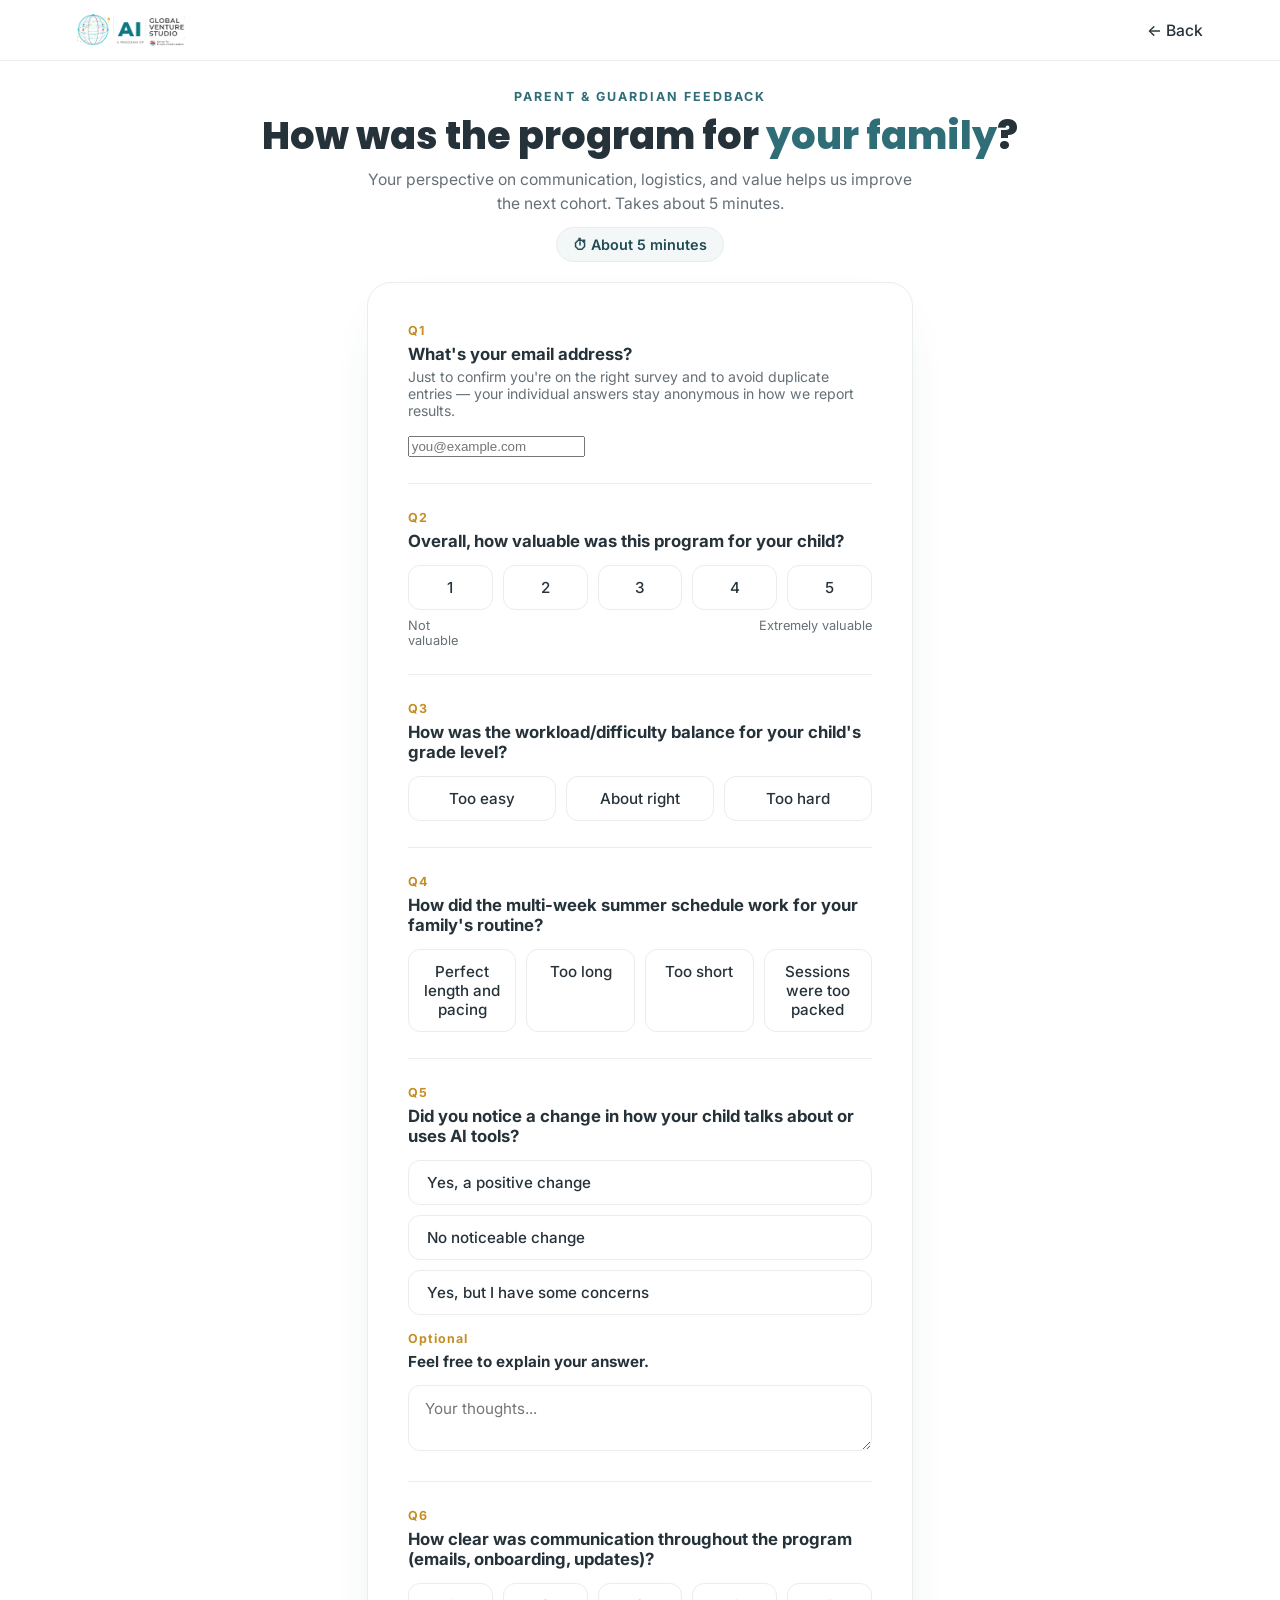
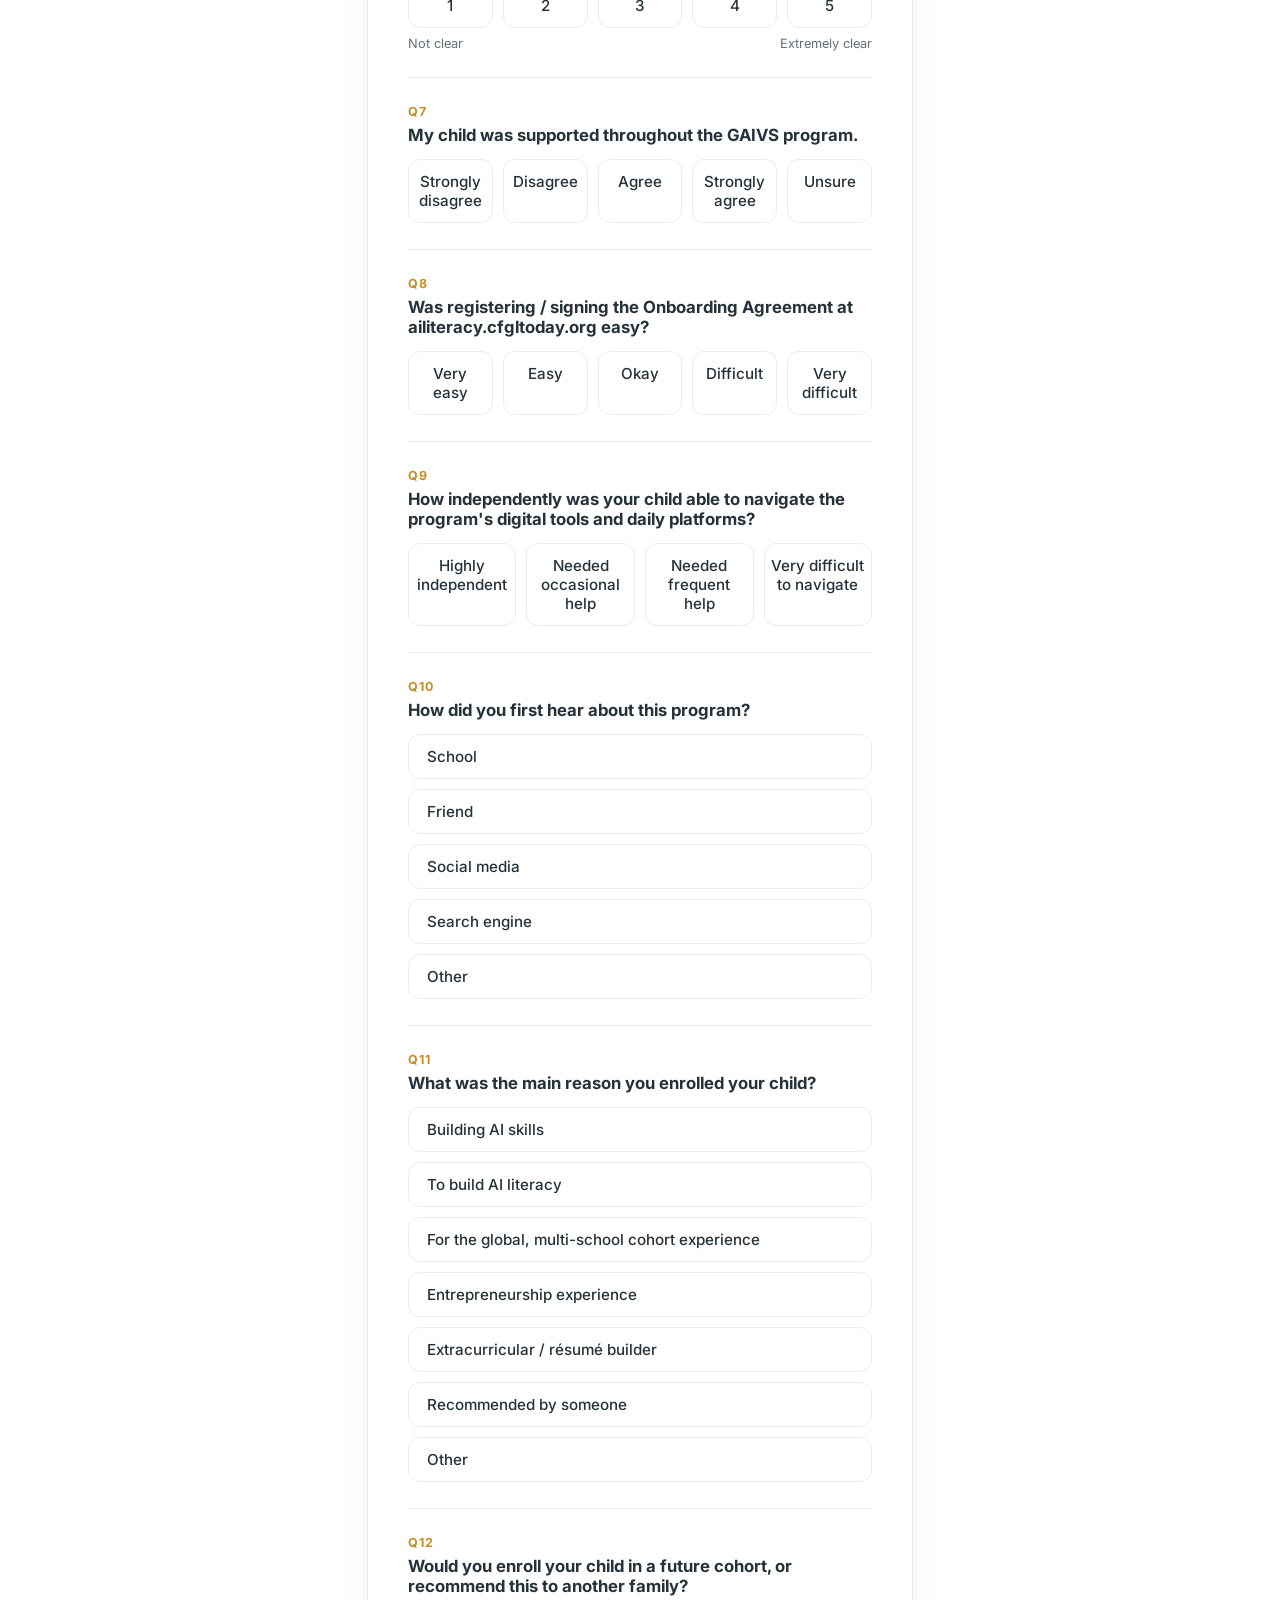
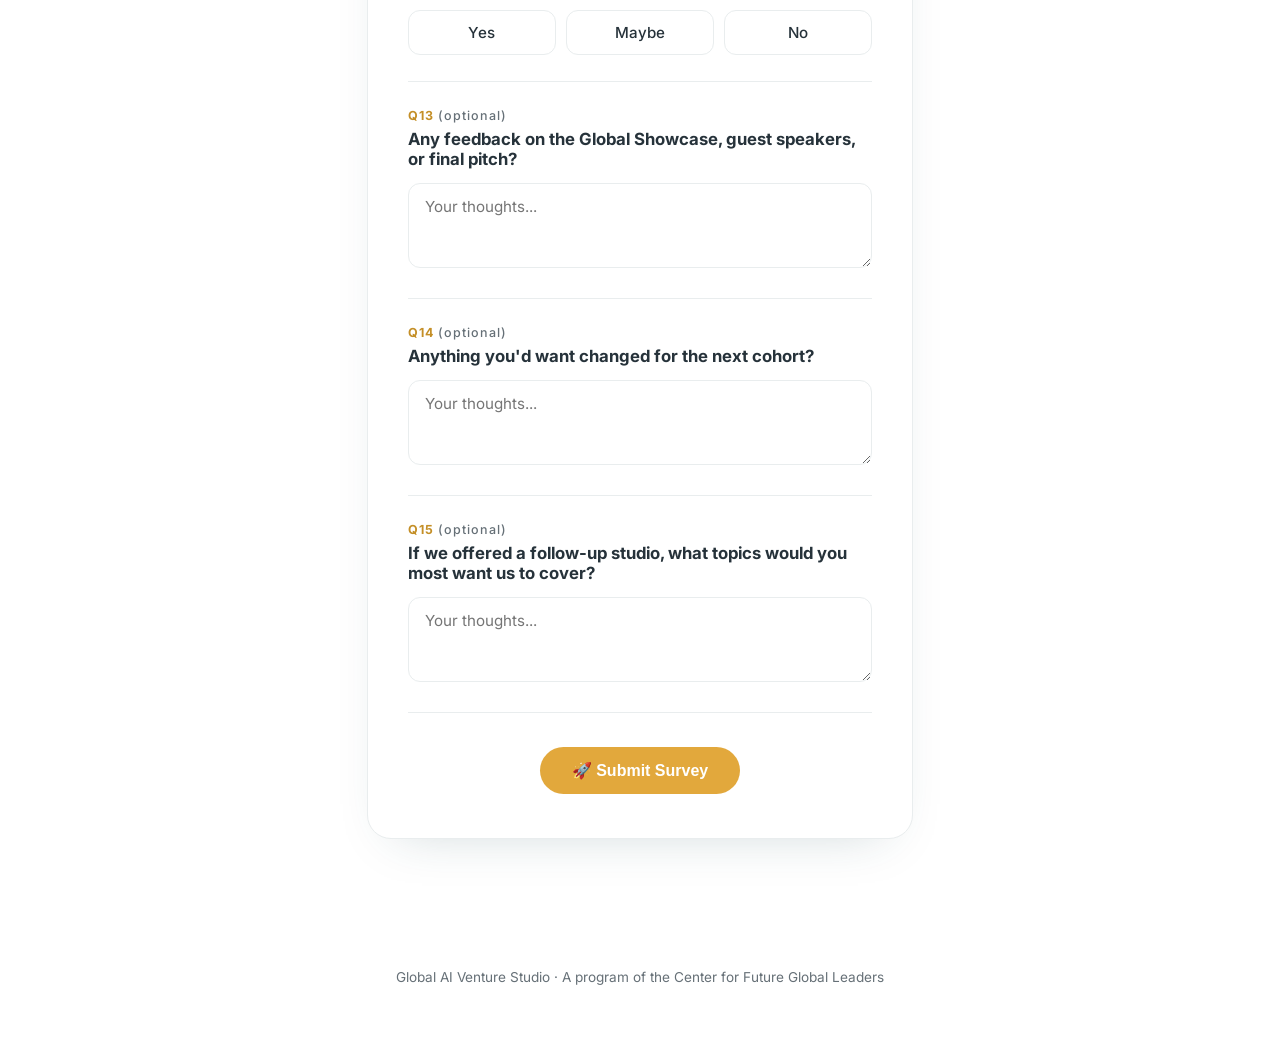
==== commit 3e38be72: "Add pitch confidence, CodeBox helpfulness, SparkEd navigation, Did-not-attend option, Sparky disambi" ====
--- a/parent.html
+++ b/parent.html
@@ -7,7 +7,7 @@
 <link rel="preconnect" href="https://fonts.googleapis.com">
 <link href="https://fonts.googleapis.com/css2?family=Poppins:wght@700;800&family=Inter:wght@400;500;600;700&display=swap" rel="stylesheet">
 <link rel="icon" type="image/png" href="favicon.png">
-<link rel="stylesheet" href="style.css?v=1787333916">
+<link rel="stylesheet" href="style.css?v=1787335426">
 </head>
 <body>
 
@@ -60,16 +60,30 @@
 
       <div class="q-block">
         <span class="q-number">Q4</span>
+        <p class="q-text">How did the multi-week summer schedule work for your family's routine?</p>
+        <div class="options scale-row" style="--cols:4;">
+          <label class="option"><input type="radio" name="schedule_pacing" value="Perfect length and pacing" required><span>Perfect length and pacing</span></label>
+          <label class="option"><input type="radio" name="schedule_pacing" value="Too long"><span>Too long</span></label>
+          <label class="option"><input type="radio" name="schedule_pacing" value="Too short"><span>Too short</span></label>
+          <label class="option"><input type="radio" name="schedule_pacing" value="Sessions were too packed"><span>Sessions were too packed</span></label>
+        </div>
+      </div>
+
+      <div class="q-block">
+        <span class="q-number">Q5</span>
         <p class="q-text">Did you notice a change in how your child talks about or uses AI tools?</p>
         <div class="options stacked">
           <label class="option"><input type="radio" name="ai_use_change" value="Yes, a positive change" required><span>Yes, a positive change</span></label>
           <label class="option"><input type="radio" name="ai_use_change" value="No noticeable change"><span>No noticeable change</span></label>
           <label class="option"><input type="radio" name="ai_use_change" value="Yes, some concerns"><span>Yes, but I have some concerns</span></label>
         </div>
-      </div>
-
-      <div class="q-block">
-        <span class="q-number">Q5</span>
+        <p class="q-number" style="margin-top:16px;">Optional</p>
+        <p class="q-text" style="font-size:0.95rem;">Feel free to explain your answer.</p>
+        <textarea name="ai_use_change_explain" rows="2" placeholder="Your thoughts..."></textarea>
+      </div>
+
+      <div class="q-block">
+        <span class="q-number">Q6</span>
         <p class="q-text">How clear was communication throughout the program (emails, onboarding, updates)?</p>
         <div class="options scale-row">
           <label class="option"><input type="radio" name="comm_clarity" value="1" required><span>1</span></label>
@@ -82,7 +96,7 @@
       </div>
 
       <div class="q-block">
-        <span class="q-number">Q6</span>
+        <span class="q-number">Q7</span>
         <p class="q-text">My child was supported throughout the GAIVS program.</p>
         <div class="options scale-row likert-row">
           <label class="option"><input type="radio" name="child_supported" value="Strongly disagree" required><span>Strongly disagree</span></label>
@@ -94,7 +108,7 @@
       </div>
 
       <div class="q-block">
-        <span class="q-number">Q7</span>
+        <span class="q-number">Q8</span>
         <p class="q-text">Was registering / signing the Onboarding Agreement at ailiteracy.cfgltoday.org easy?</p>
         <div class="options scale-row">
           <label class="option"><input type="radio" name="registration_ease" value="Very easy" required><span>Very easy</span></label>
@@ -106,7 +120,18 @@
       </div>
 
       <div class="q-block">
-        <span class="q-number">Q8</span>
+        <span class="q-number">Q9</span>
+        <p class="q-text">How independently was your child able to navigate the program's digital tools and daily platforms?</p>
+        <div class="options scale-row" style="--cols:4;">
+          <label class="option"><input type="radio" name="digital_independence" value="Highly independent" required><span>Highly independent</span></label>
+          <label class="option"><input type="radio" name="digital_independence" value="Needed occasional help"><span>Needed occasional help</span></label>
+          <label class="option"><input type="radio" name="digital_independence" value="Needed frequent help"><span>Needed frequent help</span></label>
+          <label class="option"><input type="radio" name="digital_independence" value="Very difficult to navigate"><span>Very difficult to navigate</span></label>
+        </div>
+      </div>
+
+      <div class="q-block">
+        <span class="q-number">Q10</span>
         <p class="q-text">How did you first hear about this program?</p>
         <div class="options stacked">
           <label class="option"><input type="radio" name="heard_about" value="School" required><span>School</span></label>
@@ -121,10 +146,12 @@
       </div>
 
       <div class="q-block">
-        <span class="q-number">Q9</span>
+        <span class="q-number">Q11</span>
         <p class="q-text">What was the main reason you enrolled your child?</p>
         <div class="options stacked">
           <label class="option"><input type="radio" name="enroll_reason" value="AI skills" required><span>Building AI skills</span></label>
+          <label class="option"><input type="radio" name="enroll_reason" value="AI literacy"><span>To build AI literacy</span></label>
+          <label class="option"><input type="radio" name="enroll_reason" value="Global cohort"><span>For the global, multi-school cohort experience</span></label>
           <label class="option"><input type="radio" name="enroll_reason" value="Entrepreneurship"><span>Entrepreneurship experience</span></label>
           <label class="option"><input type="radio" name="enroll_reason" value="Extracurricular"><span>Extracurricular / résumé builder</span></label>
           <label class="option"><input type="radio" name="enroll_reason" value="Recommended"><span>Recommended by someone</span></label>
@@ -136,7 +163,7 @@
       </div>
 
       <div class="q-block">
-        <span class="q-number">Q10</span>
+        <span class="q-number">Q12</span>
         <p class="q-text">Would you enroll your child in a future cohort, or recommend this to another family?</p>
         <div class="options scale-row" style="--cols:3;">
           <label class="option"><input type="radio" name="would_recommend" value="Yes" required><span>Yes</span></label>
@@ -146,15 +173,21 @@
       </div>
 
       <div class="q-block">
-        <span class="q-number">Q11 <span style="color:var(--gray); font-weight:500;">(optional)</span></span>
+        <span class="q-number">Q13 <span style="color:var(--gray); font-weight:500;">(optional)</span></span>
         <p class="q-text">Any feedback on the Global Showcase, guest speakers, or final pitch?</p>
         <textarea name="showcase_feedback" rows="3" placeholder="Your thoughts..."></textarea>
       </div>
 
       <div class="q-block">
-        <span class="q-number">Q12 <span style="color:var(--gray); font-weight:500;">(optional)</span></span>
+        <span class="q-number">Q14 <span style="color:var(--gray); font-weight:500;">(optional)</span></span>
         <p class="q-text">Anything you'd want changed for the next cohort?</p>
         <textarea name="change_next_time" rows="3" placeholder="Your thoughts..."></textarea>
+      </div>
+
+      <div class="q-block">
+        <span class="q-number">Q15 <span style="color:var(--gray); font-weight:500;">(optional)</span></span>
+        <p class="q-text">If we offered a follow-up studio, what topics would you most want us to cover?</p>
+        <textarea name="followup_topics" rows="3" placeholder="Your thoughts..."></textarea>
       </div>
 
       <p class="error-note"></p>
@@ -177,7 +210,7 @@
   Global AI Venture Studio · A program of the Center for Future Global Leaders
 </footer>
 
-<script src="survey.js?v=1787333916"></script>
+<script src="survey.js?v=1787335426"></script>
 <script>initSurveyForm('parentForm', 'parent');</script>
 </body>
 </html>
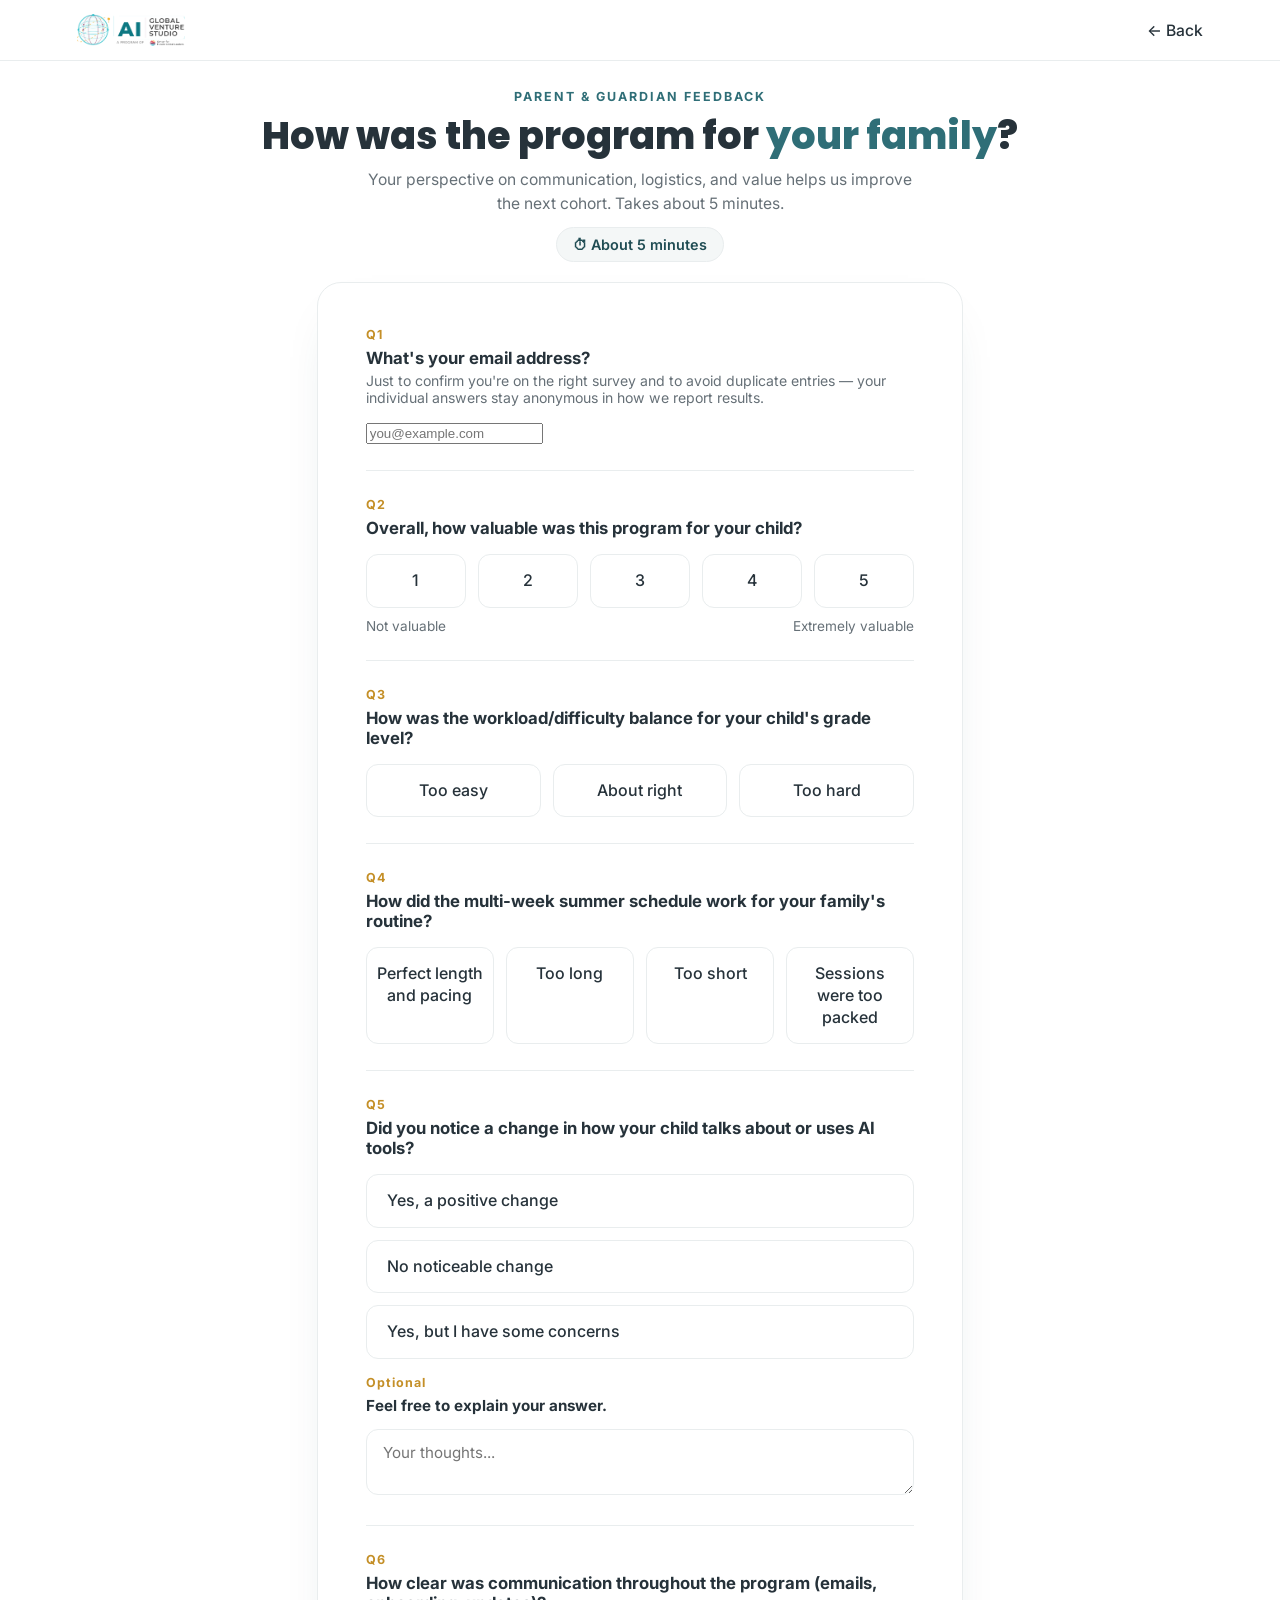
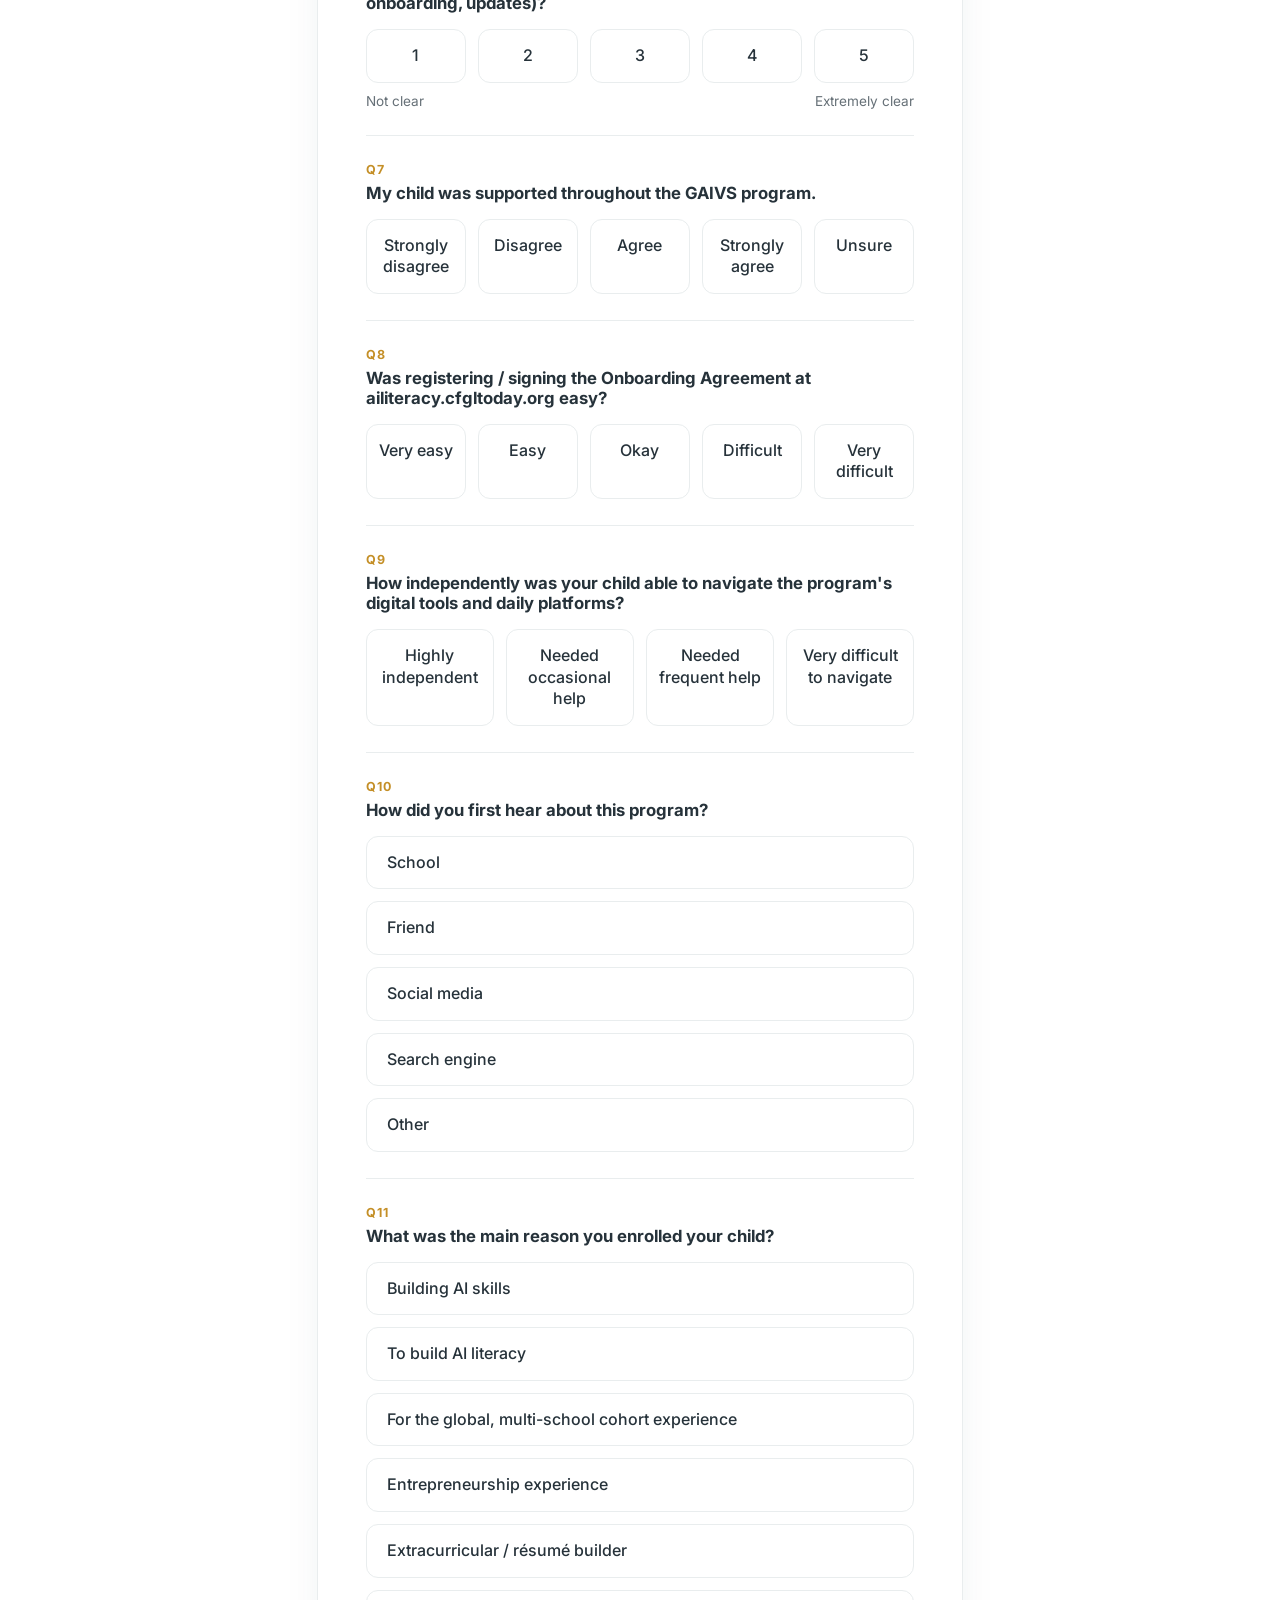
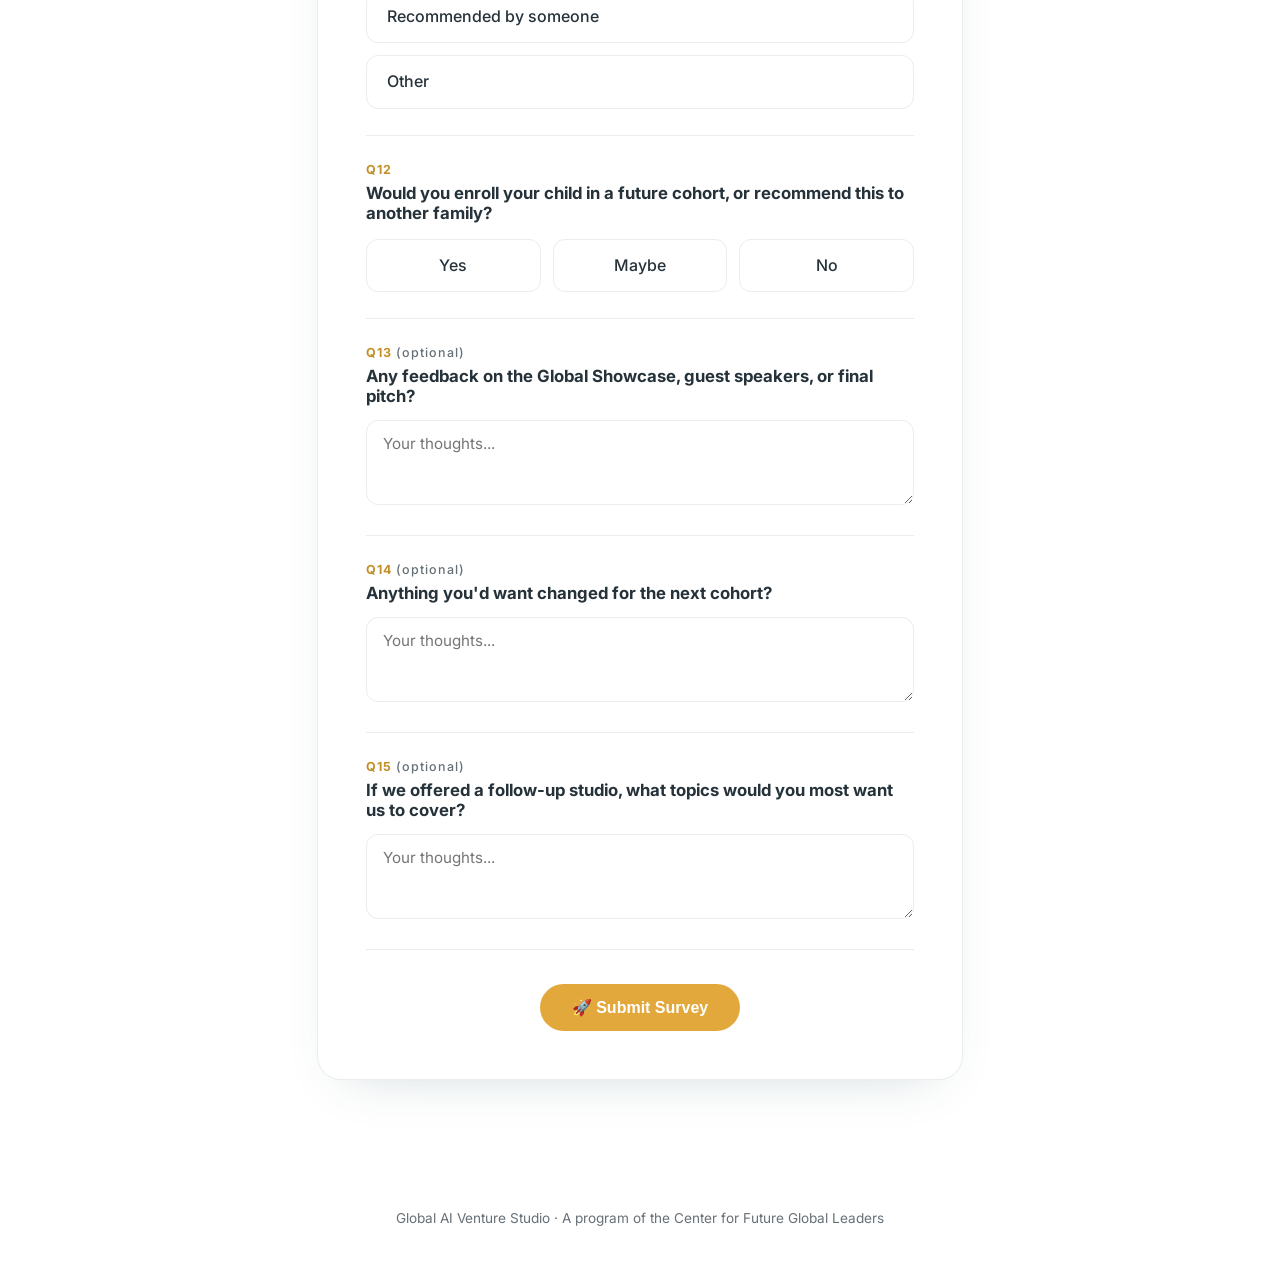
==== commit bc4c73c2: "Widen form and increase option box sizing/padding for a less cramped feel; scale mobile sizing propo" ====
--- a/parent.html
+++ b/parent.html
@@ -7,7 +7,7 @@
 <link rel="preconnect" href="https://fonts.googleapis.com">
 <link href="https://fonts.googleapis.com/css2?family=Poppins:wght@700;800&family=Inter:wght@400;500;600;700&display=swap" rel="stylesheet">
 <link rel="icon" type="image/png" href="favicon.png">
-<link rel="stylesheet" href="style.css?v=1787335426">
+<link rel="stylesheet" href="style.css?v=1787335695">
 </head>
 <body>
 
@@ -210,7 +210,7 @@
   Global AI Venture Studio · A program of the Center for Future Global Leaders
 </footer>
 
-<script src="survey.js?v=1787335426"></script>
+<script src="survey.js?v=1787335695"></script>
 <script>initSurveyForm('parentForm', 'parent');</script>
 </body>
 </html>
--- a/style.css
+++ b/style.css
@@ -160,7 +160,7 @@
 
 /* ---------- Form ---------- */
 .form-wrap {
-  max-width: 700px;
+  max-width: 800px;
   margin: 0 auto 100px;
   padding: 0 6vw;
 }
@@ -169,7 +169,7 @@
   background: var(--card);
   border: 1px solid var(--line);
   border-radius: 24px;
-  padding: 40px 40px 44px;
+  padding: 44px 48px 48px;
   box-shadow: 0 20px 50px -30px rgba(31, 76, 83, 0.25);
 }
 
@@ -205,23 +205,24 @@
 .options {
   display: flex;
   flex-wrap: wrap;
-  gap: 10px;
-  margin-top: 14px;
+  gap: 12px;
+  margin-top: 16px;
 }
 
 .option {
   position: relative;
   border: 1.5px solid var(--line);
   border-radius: 12px;
-  padding: 12px 18px;
-  font-size: 0.95rem;
+  padding: 15px 20px;
+  font-size: 1rem;
   font-weight: 500;
+  line-height: 1.35;
   cursor: pointer;
   transition: all 0.15s ease;
   background: #fff;
-  flex: 1 1 140px;
+  flex: 1 1 150px;
   text-align: center;
-  min-width: 100px;
+  min-width: 110px;
 }
 
 .options.stacked .option { flex: 1 1 100%; text-align: left; }
@@ -244,16 +245,16 @@
 .scale-row {
   display: grid;
   grid-template-columns: repeat(var(--cols, 5), minmax(0, 1fr));
-  gap: 10px;
-}
-.scale-row .option { padding: 12px 6px; min-width: 0; }
+  gap: 12px;
+}
+.scale-row .option { padding: 15px 8px; min-width: 0; }
 
 .scale-labels {
   display: grid;
   grid-template-columns: repeat(var(--cols, 5), minmax(0, 1fr));
-  font-size: 0.8rem;
+  font-size: 0.85rem;
   color: var(--gray);
-  margin-top: 8px;
+  margin-top: 10px;
 }
 .scale-labels span:first-child { grid-column: 1; text-align: left; }
 .scale-labels span:last-child { grid-column: -1; text-align: right; }
@@ -388,10 +389,10 @@
   .hero { padding: 20px 5vw 16px; }
   .hero p.sub { font-size: 0.92rem; }
   .form-wrap { padding: 0 5vw; }
-  .card { padding: 24px 18px; }
+  .card { padding: 26px 20px; }
   .q-text { font-size: 0.98rem; }
-  .options .option { font-size: 0.9rem; padding: 11px 14px; }
-  .scale-row .option { padding: 10px 4px; font-size: 0.88rem; }
+  .options .option { font-size: 0.92rem; padding: 12px 15px; }
+  .scale-row .option { padding: 11px 5px; font-size: 0.9rem; }
   .landing-cards { gap: 14px; }
   .submit-row .pill-btn { width: 100%; justify-content: center; }
 }
